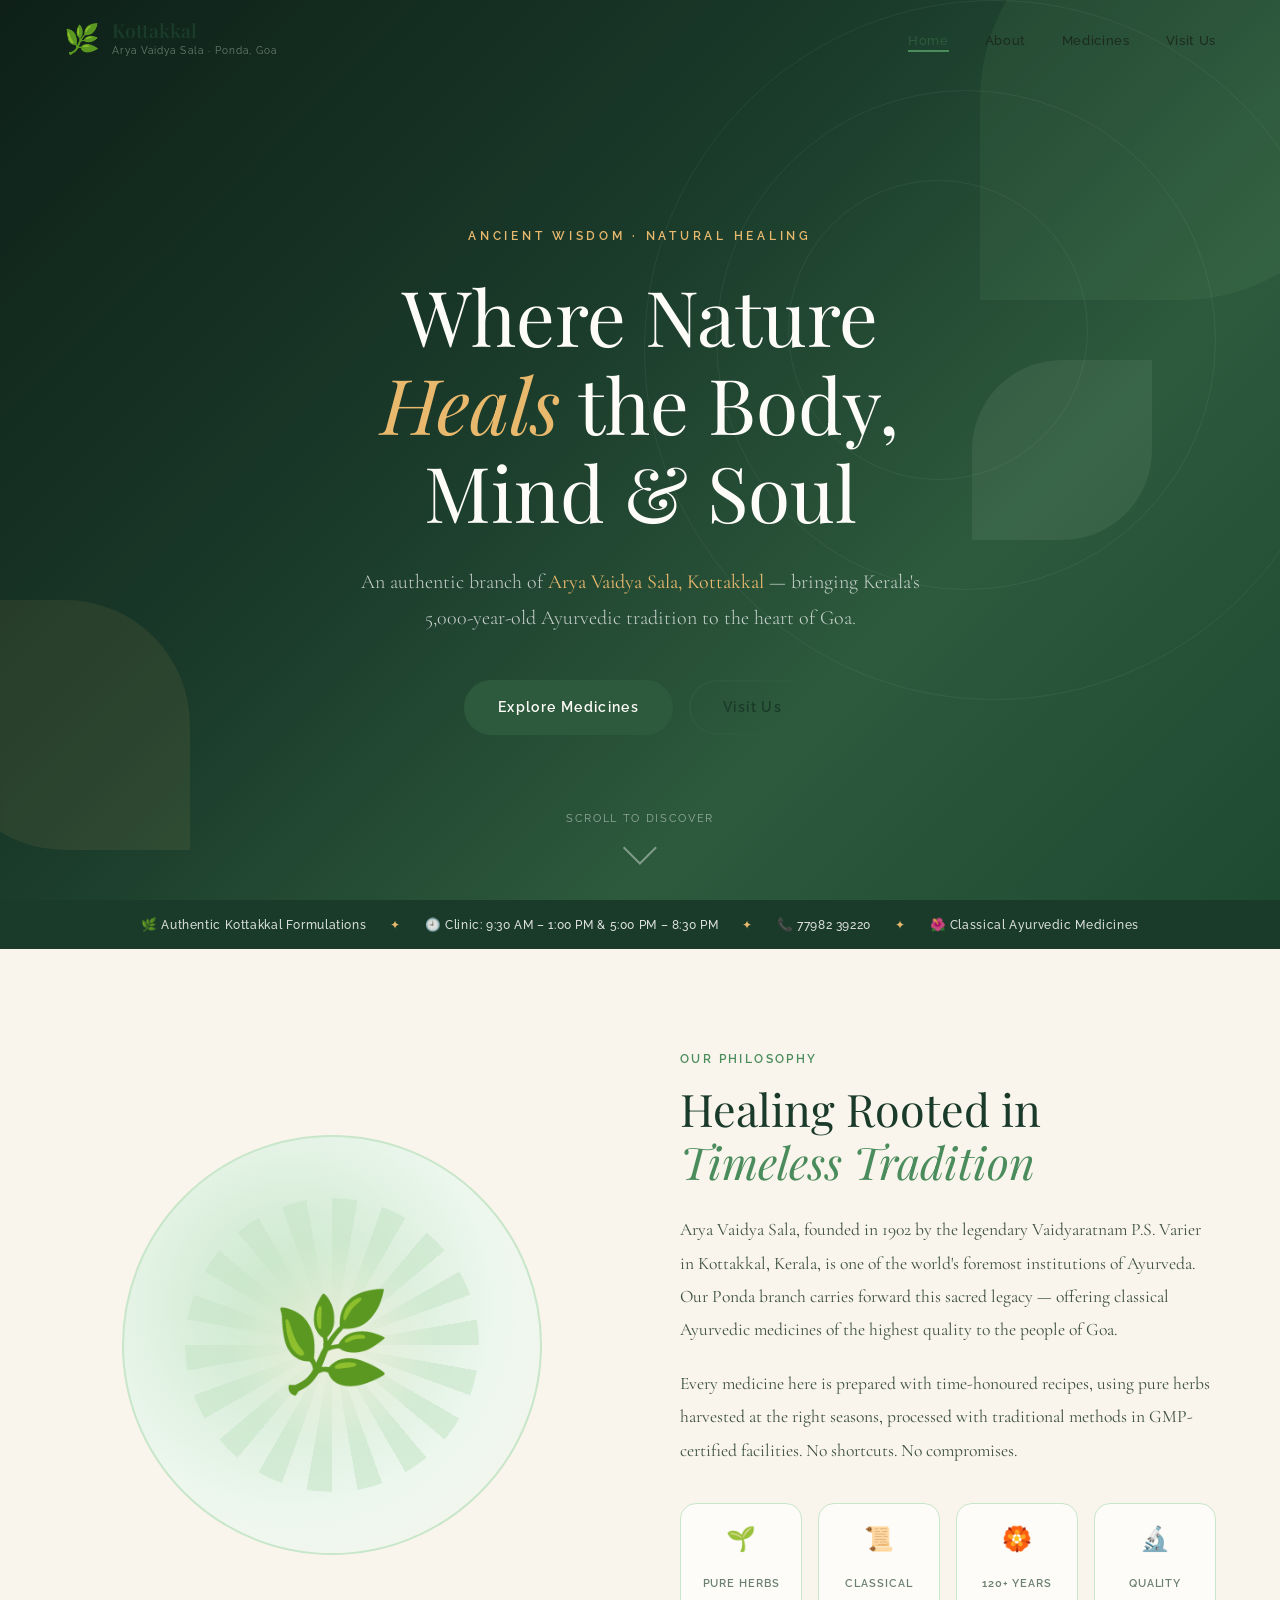
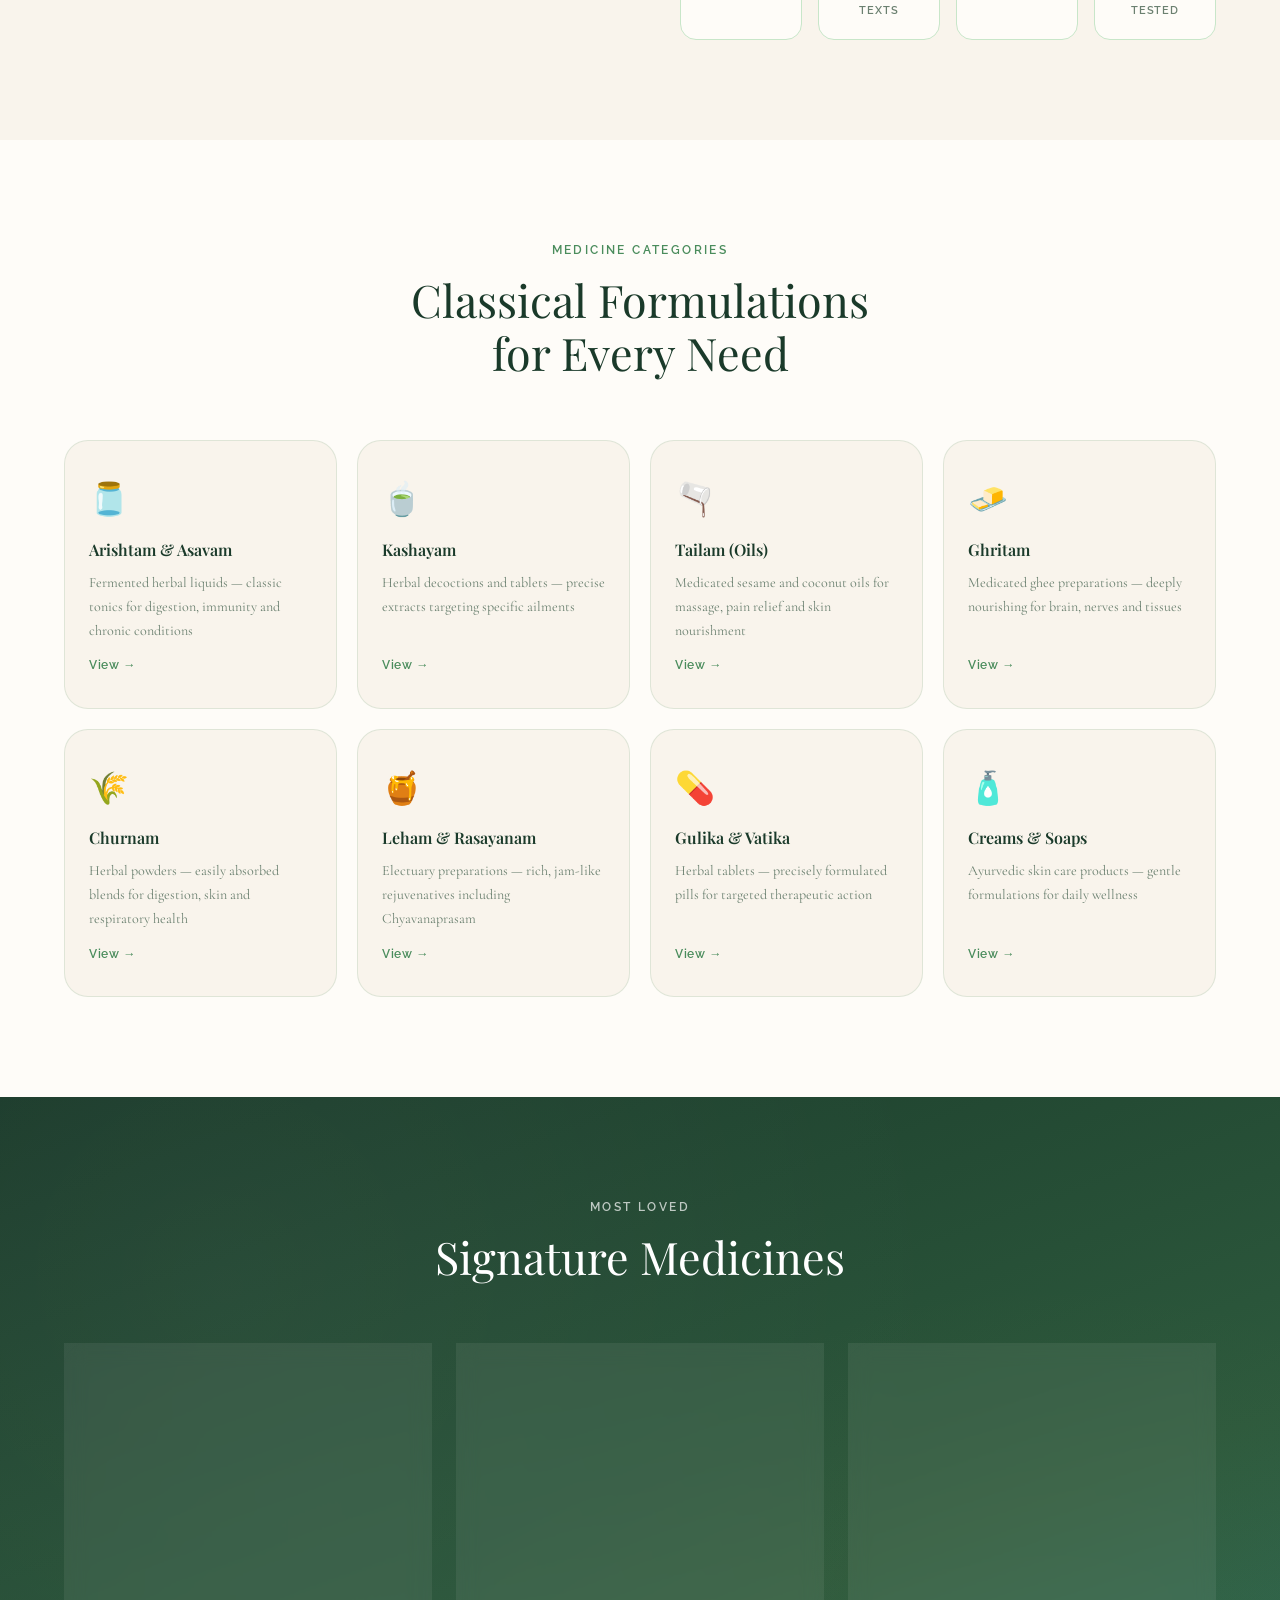
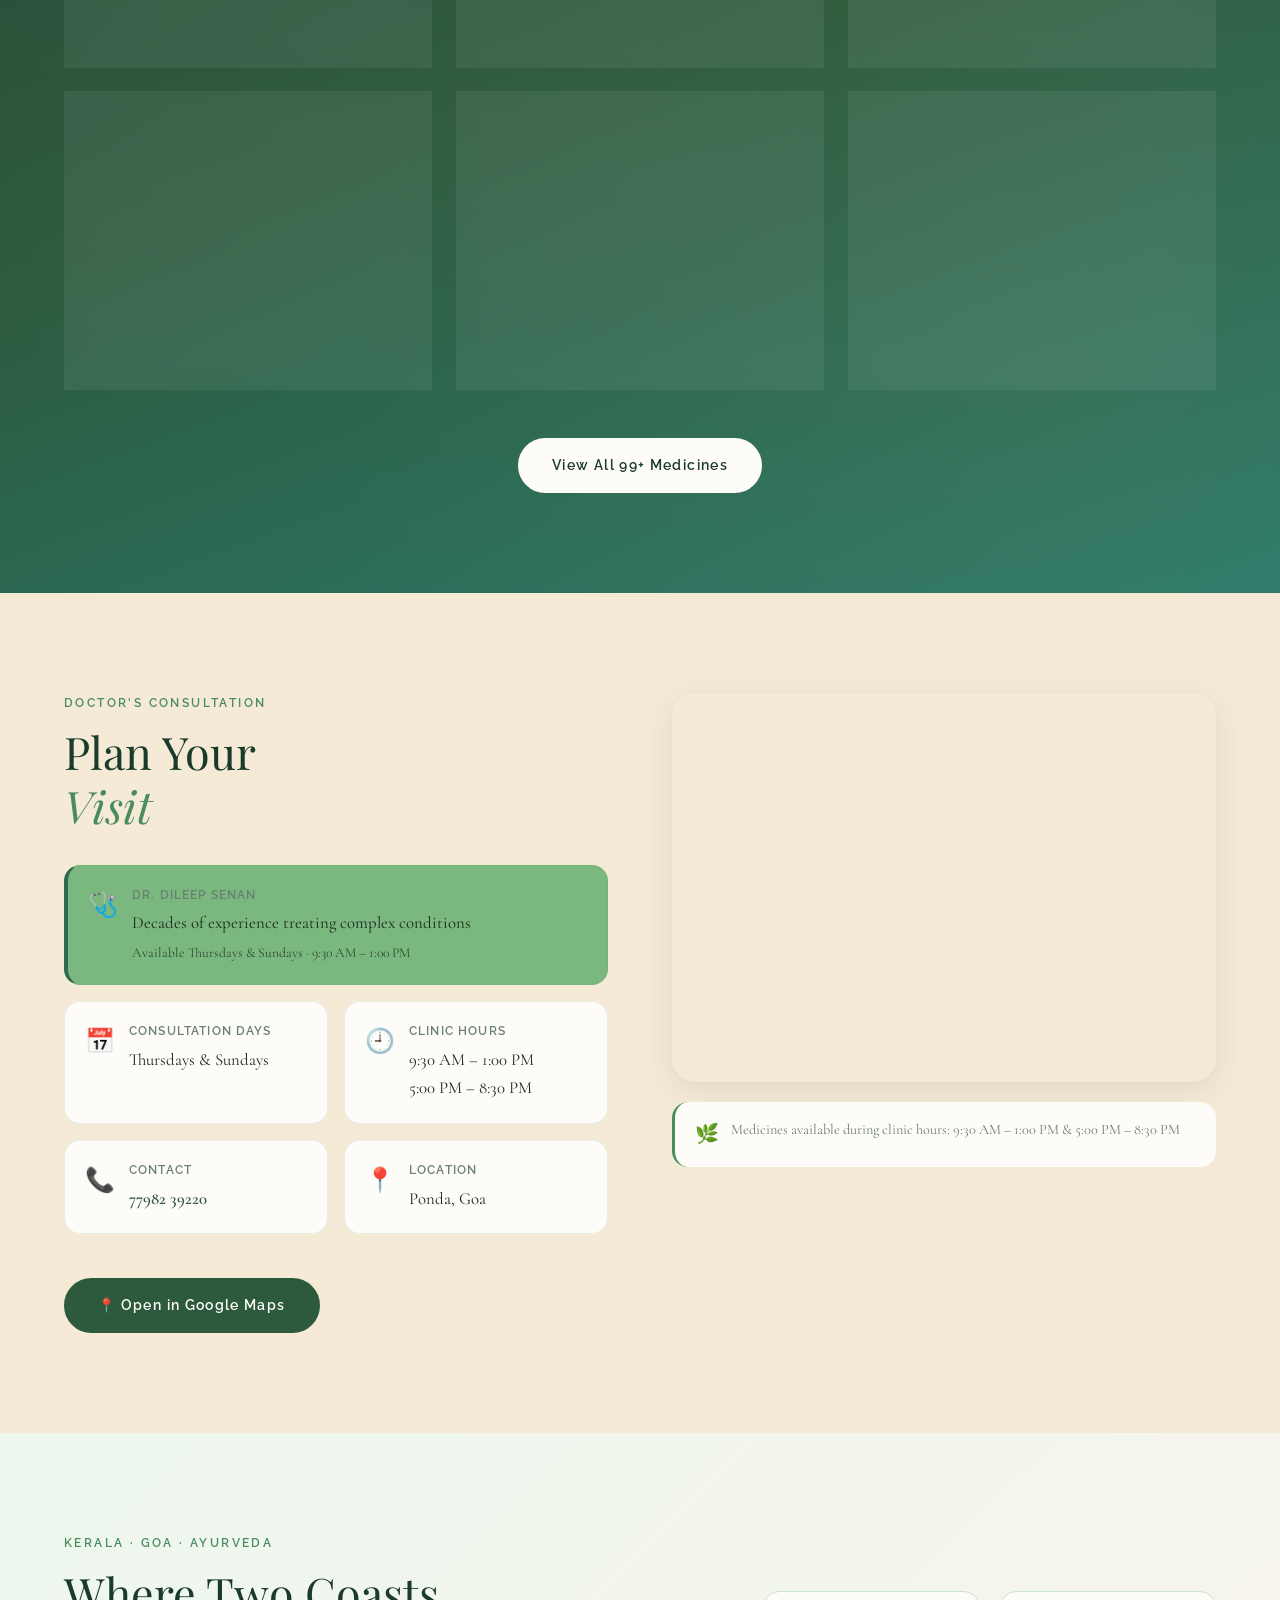
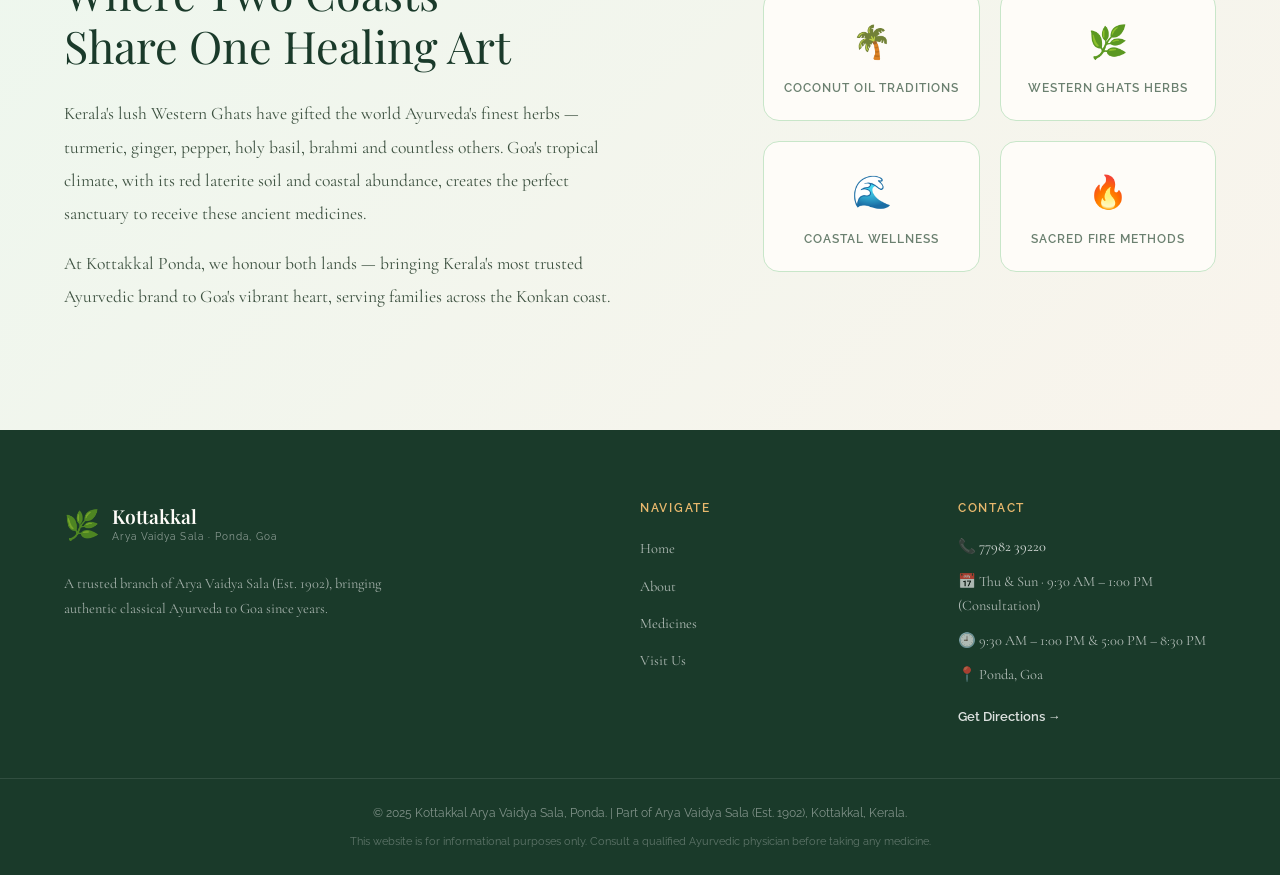
==== index.html @ ba640cdd "Initial commit — Kottakkal website with Google Analytics" ====
<!DOCTYPE html>
<html lang="en">
<head>
  <!-- Google tag (gtag.js) -->
  <script async src="https://www.googletagmanager.com/gtag/js?id=G-P31YFBQ4NJ"></script>
  <script>
    window.dataLayer = window.dataLayer || [];
    function gtag(){dataLayer.push(arguments);}
    gtag('js', new Date());

    gtag('config', 'G-P31YFBQ4NJ');
  </script>
  <meta charset="UTF-8" />
  <meta name="viewport" content="width=device-width, initial-scale=1.0" />
  <title>Kottakkal Arya Vaidya Sala – Ponda, Goa</title>
  <link rel="stylesheet" href="style.css" />
  <link href="https://fonts.googleapis.com/css2?family=Playfair+Display:ital,wght@0,400;0,600;1,400&family=Cormorant+Garamond:ital,wght@0,300;0,400;1,300&family=Raleway:wght@300;400;500;600&display=swap" rel="stylesheet" />
  <!-- Security -->
  <meta http-equiv="X-Content-Type-Options" content="nosniff" />
  <meta name="referrer" content="strict-origin-when-cross-origin" />
  <!-- Google Analytics 4 — Replace G-XXXXXXXXXX with your Measurement ID from analytics.google.com -->
  <script async src="https://www.googletagmanager.com/gtag/js?id=G-XXXXXXXXXX"></script>
  <script>
    window.dataLayer = window.dataLayer || [];
    function gtag(){dataLayer.push(arguments);}
    gtag('js', new Date());
    gtag('config', 'G-XXXXXXXXXX');
  </script>
</head>
<body>

<!-- NAV -->
<nav class="navbar" id="navbar">
  <div class="nav-inner">
    <a href="index.html" class="logo">
      <div class="logo-leaf">🌿</div>
      <div>
        <span class="logo-title">Kottakkal</span>
        <span class="logo-sub">Arya Vaidya Sala · Ponda, Goa</span>
      </div>
    </a>
    <ul class="nav-links">
      <li><a href="index.html" class="active">Home</a></li>
      <li><a href="about.html">About</a></li>
      <li><a href="medicines.html">Medicines</a></li>
      <li><a href="index.html#visit">Visit Us</a></li>
    </ul>
    <button class="hamburger" id="hamburger" aria-label="Toggle menu">
      <span></span><span></span><span></span>
    </button>
  </div>
</nav>

<!-- HERO -->
<section class="hero">
  <div class="hero-bg">
    <div class="hero-leaf hero-leaf1"></div>
    <div class="hero-leaf hero-leaf2"></div>
    <div class="hero-leaf hero-leaf3"></div>
    <div class="ripple-circle r1"></div>
    <div class="ripple-circle r2"></div>
    <div class="ripple-circle r3"></div>
  </div>
  <div class="hero-content">
    <p class="hero-tagline reveal">Ancient Wisdom · Natural Healing</p>
    <h1 class="hero-title reveal">
      Where Nature<br><em>Heals</em> the Body,<br>Mind &amp; Soul
    </h1>
    <p class="hero-sub reveal">
      An authentic branch of <strong>Arya Vaidya Sala, Kottakkal</strong> — bringing Kerala's<br>
      5,000-year-old Ayurvedic tradition to the heart of Goa.
    </p>
    <div class="hero-cta reveal">
      <a href="medicines.html" class="btn btn-primary">Explore Medicines</a>
      <a href="#visit" class="btn btn-outline">Visit Us</a>
    </div>
  </div>
  <div class="hero-scroll-hint">
    <span>Scroll to discover</span>
    <div class="scroll-arrow"></div>
  </div>
</section>

<!-- BANNER STRIP -->
<div class="banner-strip">
  <div class="strip-content">
    <span>🌿 Authentic Kottakkal Formulations</span>
    <span class="sep">✦</span>
    <span>🕘 Clinic: 9:30 AM – 1:00 PM &amp; 5:00 PM – 8:30 PM</span>
    <span class="sep">✦</span>
    <span>📞 77982 39220</span>
    <span class="sep">✦</span>
    <span>🌺 Classical Ayurvedic Medicines</span>
  </div>
</div>

<!-- PHILOSOPHY -->
<section class="philosophy" id="about">
  <div class="container">
    <div class="phi-grid">
      <div class="phi-image">
        <div class="phi-img-wrap">
          <div class="phi-img-bg"></div>
          <div class="phi-mandala"></div>
        </div>
      </div>
      <div class="phi-text reveal-section">
        <span class="section-label">Our Philosophy</span>
        <h2>Healing Rooted in<br><em>Timeless Tradition</em></h2>
        <p>
          Arya Vaidya Sala, founded in 1902 by the legendary Vaidyaratnam P.S. Varier in Kottakkal, Kerala, is one of the world's foremost institutions of Ayurveda. Our Ponda branch carries forward this sacred legacy — offering classical Ayurvedic medicines of the highest quality to the people of Goa.
        </p>
        <p>
          Every medicine here is prepared with time-honoured recipes, using pure herbs harvested at the right seasons, processed with traditional methods in GMP-certified facilities. No shortcuts. No compromises.
        </p>
        <div class="phi-pillars">
          <div class="pillar">
            <div class="pillar-icon">🌱</div>
            <span>Pure Herbs</span>
          </div>
          <div class="pillar">
            <div class="pillar-icon">📜</div>
            <span>Classical Texts</span>
          </div>
          <div class="pillar">
            <div class="pillar-icon">🏵️</div>
            <span>120+ Years</span>
          </div>
          <div class="pillar">
            <div class="pillar-icon">🔬</div>
            <span>Quality Tested</span>
          </div>
        </div>
      </div>
    </div>
  </div>
</section>

<!-- CATEGORIES -->
<section class="categories">
  <div class="container">
    <div class="section-header reveal-section">
      <span class="section-label">Medicine Categories</span>
      <h2>Classical Formulations<br>for Every Need</h2>
    </div>
    <div class="cat-grid">
      <a href="medicines.html?cat=arishtam" class="cat-card reveal-card">
        <div class="cat-icon">🫙</div>
        <h3>Arishtam &amp; Asavam</h3>
        <p>Fermented herbal liquids — classic tonics for digestion, immunity and chronic conditions</p>
        <span class="cat-link">View →</span>
      </a>
      <a href="medicines.html?cat=kashayam" class="cat-card reveal-card">
        <div class="cat-icon">🍵</div>
        <h3>Kashayam</h3>
        <p>Herbal decoctions and tablets — precise extracts targeting specific ailments</p>
        <span class="cat-link">View →</span>
      </a>
      <a href="medicines.html?cat=tailam" class="cat-card reveal-card">
        <div class="cat-icon">🫗</div>
        <h3>Tailam (Oils)</h3>
        <p>Medicated sesame and coconut oils for massage, pain relief and skin nourishment</p>
        <span class="cat-link">View →</span>
      </a>
      <a href="medicines.html?cat=ghritam" class="cat-card reveal-card">
        <div class="cat-icon">🧈</div>
        <h3>Ghritam</h3>
        <p>Medicated ghee preparations — deeply nourishing for brain, nerves and tissues</p>
        <span class="cat-link">View →</span>
      </a>
      <a href="medicines.html?cat=churnam" class="cat-card reveal-card">
        <div class="cat-icon">🌾</div>
        <h3>Churnam</h3>
        <p>Herbal powders — easily absorbed blends for digestion, skin and respiratory health</p>
        <span class="cat-link">View →</span>
      </a>
      <a href="medicines.html?cat=leham" class="cat-card reveal-card">
        <div class="cat-icon">🍯</div>
        <h3>Leham &amp; Rasayanam</h3>
        <p>Electuary preparations — rich, jam-like rejuvenatives including Chyavanaprasam</p>
        <span class="cat-link">View →</span>
      </a>
      <a href="medicines.html?cat=gulika" class="cat-card reveal-card">
        <div class="cat-icon">💊</div>
        <h3>Gulika &amp; Vatika</h3>
        <p>Herbal tablets — precisely formulated pills for targeted therapeutic action</p>
        <span class="cat-link">View →</span>
      </a>
      <a href="medicines.html?cat=cream" class="cat-card reveal-card">
        <div class="cat-icon">🧴</div>
        <h3>Creams &amp; Soaps</h3>
        <p>Ayurvedic skin care products — gentle formulations for daily wellness</p>
        <span class="cat-link">View →</span>
      </a>
    </div>
  </div>
</section>

<!-- FEATURED MEDICINES -->
<section class="featured">
  <div class="featured-bg">
    <div class="wave-top"></div>
    <div class="wave-bottom"></div>
  </div>
  <div class="container">
    <div class="section-header reveal-section" style="color:white;">
      <span class="section-label" style="color:rgba(255,255,255,0.7);">Most Loved</span>
      <h2 style="color:white;">Signature Medicines</h2>
    </div>
    <div class="featured-grid">
      <div class="feat-card reveal-card">
        <div class="feat-num">01</div>
        <h3>Dhanwantharam Tailam</h3>
        <p>The king of Vata-balancing oils — used for joint pain, arthritis, spondylosis and neurological conditions. Deeply penetrating sesame base with 70+ healing herbs.</p>
        <div class="feat-tag">Joint &amp; Nerve Health</div>
      </div>
      <div class="feat-card reveal-card">
        <div class="feat-num">02</div>
        <h3>Chyavanaprasam</h3>
        <p>The timeless Rasayana — India's most celebrated rejuvenative jam, rich in Amla, boosting immunity, improving respiratory health and slowing ageing.</p>
        <div class="feat-tag">Immunity &amp; Vitality</div>
      </div>
      <div class="feat-card reveal-card">
        <div class="feat-num">03</div>
        <h3>Abhayarishtam</h3>
        <p>Fermented herbal tonic with Haritaki and Amla for piles, constipation and sluggish digestion. Gentle yet deeply effective for the gut.</p>
        <div class="feat-tag">Digestive Health</div>
      </div>
      <div class="feat-card reveal-card">
        <div class="feat-num">04</div>
        <h3>Brahmi Ghritam</h3>
        <p>A ghee-based brain tonic with Brahmi and classical herbs — supports memory, cognition, anxiety relief and neurological balance.</p>
        <div class="feat-tag">Mind &amp; Memory</div>
      </div>
      <div class="feat-card reveal-card">
        <div class="feat-num">05</div>
        <h3>Murivenna</h3>
        <p>The wound-healing oil — legendary for treating fractures, sprains, bruises and skin injuries. Rapid healing with anti-inflammatory action.</p>
        <div class="feat-tag">Injury &amp; Wound Care</div>
      </div>
      <div class="feat-card reveal-card">
        <div class="feat-num">06</div>
        <h3>Yogaraja Gulgulu</h3>
        <p>The joint-care classic — Guggulu-based tablet that balances Vata and Kapha, relieves arthritis, rheumatism and musculoskeletal pain.</p>
        <div class="feat-tag">Arthritis &amp; Pain</div>
      </div>
    </div>
    <div class="featured-cta reveal-section">
      <a href="medicines.html" class="btn btn-light">View All 99+ Medicines</a>
    </div>
  </div>
</section>

<!-- DOCTOR / VISIT -->
<section class="visit" id="visit">
  <div class="container">
    <div class="visit-grid">
      <div class="visit-info reveal-section">
        <span class="section-label">Doctor's Consultation</span>
        <h2>Plan Your<br><em>Visit</em></h2>
        <div class="v-card" style="margin-bottom:1rem;background:var(--green-light,#f0f7f0);border-left:4px solid var(--green,#2d6a4f);">
          <div class="v-icon">🩺</div>
          <div>
            <strong>Dr. Dileep Senan</strong>
            <p style="margin:0.2rem 0 0;">Decades of experience treating complex conditions</p>
            <p style="margin:0.2rem 0 0;font-size:0.85em;opacity:0.8;">Available Thursdays &amp; Sundays · 9:30 AM – 1:00 PM</p>
          </div>
        </div>
        <div class="visit-cards">
          <div class="v-card">
            <div class="v-icon">📅</div>
            <div>
              <strong>Consultation Days</strong>
              <p>Thursdays &amp; Sundays</p>
            </div>
          </div>
          <div class="v-card">
            <div class="v-icon">🕘</div>
            <div>
              <strong>Clinic Hours</strong>
              <p>9:30 AM – 1:00 PM<br>5:00 PM – 8:30 PM</p>
            </div>
          </div>
          <div class="v-card">
            <div class="v-icon">📞</div>
            <div>
              <strong>Contact</strong>
              <p><a href="tel:+917798239220">77982 39220</a></p>
            </div>
          </div>
          <div class="v-card">
            <div class="v-icon">📍</div>
            <div>
              <strong>Location</strong>
              <p>Ponda, Goa</p>
            </div>
          </div>
        </div>
        <a href="https://share.google/JY4c1qZV1Y5HdzWoJ" target="_blank" rel="noopener noreferrer" class="btn btn-primary map-btn">
          📍 Open in Google Maps
        </a>
      </div>
      <div class="visit-map reveal-section">
        <div class="map-embed">
          <iframe
            src="https://www.google.com/maps/embed?pb=!1m18!1m12!1m3!1d3844.7!2d74.007!3d15.4028!2m3!1f0!2f0!3f0!3m2!1i1024!2i768!4f13.1!3m3!1m2!1s0x0%3A0x0!2zMTXCsDI0JzA5LjkiTiA3NMKwMDAnMjguMCJF!5e0!3m2!1sen!2sin!4v1!5m2!1sen!2sin"
            width="100%"
            height="380"
            style="border:0;border-radius:16px;"
            allowfullscreen=""
            loading="lazy"
            referrerpolicy="no-referrer-when-downgrade"
            title="Kottakkal Arya Vaidya Sala Ponda Goa"
          ></iframe>
        </div>
        <div class="map-note">
          <span>🌿</span>
          <p>Medicines available during clinic hours: 9:30 AM – 1:00 PM &amp; 5:00 PM – 8:30 PM</p>
        </div>
      </div>
    </div>
  </div>
</section>

<!-- GOA + KERALA FLAVOUR -->
<section class="heritage">
  <div class="container">
    <div class="heritage-content reveal-section">
      <div class="heritage-text">
        <span class="section-label">Kerala · Goa · Ayurveda</span>
        <h2>Where Two Coasts<br>Share One Healing Art</h2>
        <p>
          Kerala's lush Western Ghats have gifted the world Ayurveda's finest herbs — turmeric, ginger, pepper, holy basil, brahmi and countless others. Goa's tropical climate, with its red laterite soil and coastal abundance, creates the perfect sanctuary to receive these ancient medicines.
        </p>
        <p>
          At Kottakkal Ponda, we honour both lands — bringing Kerala's most trusted Ayurvedic brand to Goa's vibrant heart, serving families across the Konkan coast.
        </p>
      </div>
      <div class="heritage-icons">
        <div class="h-icon"><span>🌴</span><p>Coconut Oil Traditions</p></div>
        <div class="h-icon"><span>🌿</span><p>Western Ghats Herbs</p></div>
        <div class="h-icon"><span>🌊</span><p>Coastal Wellness</p></div>
        <div class="h-icon"><span>🔥</span><p>Sacred Fire Methods</p></div>
      </div>
    </div>
  </div>
</section>

<!-- FOOTER -->
<footer class="footer">
  <div class="footer-top">
    <div class="container">
      <div class="footer-grid">
        <div class="f-brand">
          <div class="logo">
            <div class="logo-leaf">🌿</div>
            <div>
              <span class="logo-title">Kottakkal</span>
              <span class="logo-sub">Arya Vaidya Sala · Ponda, Goa</span>
            </div>
          </div>
          <p>A trusted branch of Arya Vaidya Sala (Est. 1902), bringing authentic classical Ayurveda to Goa since years.</p>
        </div>
        <div class="f-links">
          <h4>Navigate</h4>
          <ul>
            <li><a href="index.html">Home</a></li>
            <li><a href="about.html">About</a></li>
            <li><a href="medicines.html">Medicines</a></li>
            <li><a href="index.html#visit">Visit Us</a></li>
          </ul>
        </div>
        <div class="f-contact">
          <h4>Contact</h4>
          <p>📞 <a href="tel:+917798239220">77982 39220</a></p>
          <p>📅 Thu &amp; Sun · 9:30 AM – 1:00 PM (Consultation)</p>
          <p>🕘 9:30 AM – 1:00 PM &amp; 5:00 PM – 8:30 PM</p>
          <p>📍 Ponda, Goa</p>
          <a href="https://share.google/JY4c1qZV1Y5HdzWoJ" target="_blank" rel="noopener noreferrer" class="map-link">Get Directions →</a>
        </div>
      </div>
    </div>
  </div>
  <div class="footer-bottom">
    <p>© 2025 Kottakkal Arya Vaidya Sala, Ponda. | Part of Arya Vaidya Sala (Est. 1902), Kottakkal, Kerala.</p>
    <p class="disclaimer">This website is for informational purposes only. Consult a qualified Ayurvedic physician before taking any medicine.</p>
  </div>
</footer>

<script src="script.js"></script>
</body>
</html>
---- style.css ----
/* ============================================================
   KOTTAKKAL ARYA VAIDYA SALA – PONDA, GOA
   Natural · Organic · Ayurvedic Design System
   ============================================================ */

/* ─── CSS VARIABLES ─── */
:root {
  --green-deep:    #1a3a2a;
  --green-forest:  #2d5a3d;
  --green-mid:     #4a8c5c;
  --green-light:   #7ab87f;
  --green-pale:    #c8e6c9;
  --green-mist:    #edf7ee;

  --gold:          #c8963c;
  --gold-light:    #e8b86d;
  --gold-pale:     #fdf3e3;

  --earth:         #8b5e3c;
  --earth-light:   #d4956a;

  --goa-terracotta:#c96b3b;
  --goa-teal:      #2a7c6f;
  --goa-sand:      #f5ead6;
  --kerala-red:    #b5341e;
  --kerala-ochre:  #d4893a;

  --white:         #fefcf8;
  --cream:         #f9f4ec;
  --text-dark:     #1c2b1e;
  --text-mid:      #3d5140;
  --text-soft:     #6b8070;

  --shadow-soft:   0 8px 32px rgba(26,58,42,0.10);
  --shadow-card:   0 4px 24px rgba(26,58,42,0.12);
  --shadow-hover:  0 12px 40px rgba(26,58,42,0.20);

  --radius-sm:     8px;
  --radius-md:     16px;
  --radius-lg:     24px;
  --radius-xl:     40px;

  --font-display:  'Playfair Display', Georgia, serif;
  --font-body:     'Cormorant Garamond', Georgia, serif;
  --font-ui:       'Raleway', sans-serif;

  --transition:    all 0.4s cubic-bezier(0.25, 0.46, 0.45, 0.94);
}

/* ─── RESET & BASE ─── */
*, *::before, *::after { box-sizing: border-box; margin: 0; padding: 0; }

html {
  scroll-behavior: smooth;
  font-size: 16px;
}

body {
  font-family: var(--font-body);
  background: var(--white);
  color: var(--text-dark);
  overflow-x: hidden;
  line-height: 1.7;
}

a { text-decoration: none; color: inherit; }
ul { list-style: none; }
img { max-width: 100%; display: block; }

.container {
  max-width: 1200px;
  margin: 0 auto;
  padding: 0 24px;
}

/* ─── SCROLL ANIMATIONS ─── */
.reveal { opacity: 0; transform: translateY(30px); animation: revealUp 0.8s ease forwards; }
.reveal:nth-child(1) { animation-delay: 0.1s; }
.reveal:nth-child(2) { animation-delay: 0.3s; }
.reveal:nth-child(3) { animation-delay: 0.5s; }
.reveal:nth-child(4) { animation-delay: 0.7s; }

.reveal-section { opacity: 0; transform: translateY(40px); transition: opacity 0.7s ease, transform 0.7s ease; }
.reveal-section.visible { opacity: 1; transform: translateY(0); }

.reveal-card { opacity: 0; transform: translateY(30px); transition: opacity 0.6s ease, transform 0.6s ease; }
.reveal-card.visible { opacity: 1; transform: translateY(0); }

@keyframes revealUp {
  to { opacity: 1; transform: translateY(0); }
}

/* ─── TYPOGRAPHY ─── */
h1, h2, h3, h4 { font-family: var(--font-display); line-height: 1.2; }
h1 { font-size: clamp(2.4rem, 5vw, 4rem); font-weight: 400; }
h2 { font-size: clamp(1.8rem, 3.5vw, 2.8rem); font-weight: 400; }
h3 { font-size: clamp(1.2rem, 2vw, 1.5rem); font-weight: 600; }
em { font-style: italic; color: var(--green-mid); }

.section-label {
  font-family: var(--font-ui);
  font-size: 0.75rem;
  font-weight: 600;
  letter-spacing: 0.2em;
  text-transform: uppercase;
  color: var(--green-mid);
  display: block;
  margin-bottom: 12px;
}

/* ─── BUTTONS ─── */
.btn {
  font-family: var(--font-ui);
  font-size: 0.85rem;
  font-weight: 600;
  letter-spacing: 0.1em;
  padding: 14px 32px;
  border-radius: 50px;
  display: inline-flex;
  align-items: center;
  gap: 8px;
  cursor: pointer;
  transition: var(--transition);
  border: 2px solid transparent;
}

.btn-primary {
  background: var(--green-forest);
  color: var(--white);
  border-color: var(--green-forest);
}
.btn-primary:hover {
  background: var(--green-deep);
  border-color: var(--green-deep);
  transform: translateY(-2px);
  box-shadow: var(--shadow-hover);
}

.btn-outline {
  background: transparent;
  color: var(--green-deep);
  border-color: var(--green-forest);
}
.btn-outline:hover {
  background: var(--green-forest);
  color: var(--white);
  transform: translateY(-2px);
}

.btn-light {
  background: var(--white);
  color: var(--green-deep);
  border-color: var(--white);
}
.btn-light:hover {
  background: var(--gold-pale);
  transform: translateY(-2px);
  box-shadow: var(--shadow-hover);
}

.btn-gold {
  background: var(--gold);
  color: var(--white);
  border-color: var(--gold);
}
.btn-gold:hover {
  background: #b5843a;
  transform: translateY(-2px);
}

/* ─── NAVBAR ─── */
.navbar {
  position: fixed;
  top: 0;
  left: 0;
  right: 0;
  z-index: 1000;
  padding: 16px 0;
  transition: var(--transition);
}

.navbar.scrolled {
  background: rgba(253, 252, 248, 0.97);
  backdrop-filter: blur(12px);
  padding: 10px 0;
  box-shadow: 0 2px 20px rgba(26,58,42,0.10);
}

.nav-inner {
  max-width: 1200px;
  margin: 0 auto;
  padding: 0 24px;
  display: flex;
  align-items: center;
  justify-content: space-between;
}

.logo {
  display: flex;
  align-items: center;
  gap: 12px;
  cursor: pointer;
}

.logo-leaf {
  font-size: 1.8rem;
  animation: leafSway 4s ease-in-out infinite;
}

@keyframes leafSway {
  0%, 100% { transform: rotate(-5deg); }
  50% { transform: rotate(5deg); }
}

.logo-title {
  display: block;
  font-family: var(--font-display);
  font-size: 1.2rem;
  font-weight: 600;
  color: var(--green-deep);
  line-height: 1;
}

.logo-sub {
  display: block;
  font-family: var(--font-ui);
  font-size: 0.65rem;
  font-weight: 400;
  letter-spacing: 0.1em;
  color: var(--text-soft);
  margin-top: 2px;
}

.nav-links {
  display: flex;
  align-items: center;
  gap: 36px;
}

.nav-links a {
  font-family: var(--font-ui);
  font-size: 0.82rem;
  font-weight: 500;
  letter-spacing: 0.05em;
  color: var(--text-dark);
  position: relative;
  transition: color 0.3s;
}

.nav-links a::after {
  content: '';
  position: absolute;
  bottom: -4px;
  left: 0;
  width: 0;
  height: 2px;
  background: var(--green-mid);
  transition: width 0.3s;
}

.nav-links a:hover, .nav-links a.active {
  color: var(--green-forest);
}
.nav-links a:hover::after, .nav-links a.active::after { width: 100%; }

.hamburger {
  display: none;
  flex-direction: column;
  gap: 5px;
  background: none;
  border: none;
  cursor: pointer;
  padding: 4px;
}
.hamburger span {
  display: block;
  width: 24px;
  height: 2px;
  background: var(--green-deep);
  transition: var(--transition);
}

/* ─── HERO ─── */
.hero {
  min-height: 100vh;
  display: flex;
  align-items: center;
  justify-content: center;
  position: relative;
  overflow: hidden;
  background: linear-gradient(135deg, #0e2018 0%, #1a3a2a 40%, #2d5a3d 70%, #1e4a32 100%);
}

.hero-bg {
  position: absolute;
  inset: 0;
  overflow: hidden;
}

.hero-leaf {
  position: absolute;
  border-radius: 50% 0 50% 0;
  opacity: 0.08;
  animation: floatLeaf 8s ease-in-out infinite;
}

.hero-leaf1 {
  width: 400px; height: 400px;
  background: var(--green-light);
  top: -100px; right: -100px;
  animation-delay: 0s;
}
.hero-leaf2 {
  width: 250px; height: 250px;
  background: var(--gold-light);
  bottom: 50px; left: -60px;
  animation-delay: 2s;
  border-radius: 0 50% 0 50%;
}
.hero-leaf3 {
  width: 180px; height: 180px;
  background: var(--green-pale);
  top: 40%; right: 10%;
  animation-delay: 4s;
}

@keyframes floatLeaf {
  0%, 100% { transform: translateY(0) rotate(0deg); }
  50% { transform: translateY(-20px) rotate(5deg); }
}

.ripple-circle {
  position: absolute;
  border-radius: 50%;
  border: 1px solid rgba(255,255,255,0.06);
  animation: ripple 8s linear infinite;
}
.r1 { width: 300px; height: 300px; top: 20%; right: 15%; animation-delay: 0s; }
.r2 { width: 500px; height: 500px; top: 10%; right: 5%; animation-delay: 2s; }
.r3 { width: 700px; height: 700px; top: 0%; right: -5%; animation-delay: 4s; }

@keyframes ripple {
  0% { opacity: 0; transform: scale(0.8); }
  50% { opacity: 1; }
  100% { opacity: 0; transform: scale(1.2); }
}

.hero-content {
  position: relative;
  z-index: 2;
  text-align: center;
  padding: 120px 24px 60px;
  max-width: 800px;
}

.hero-tagline {
  font-family: var(--font-ui);
  font-size: 0.78rem;
  font-weight: 600;
  letter-spacing: 0.3em;
  text-transform: uppercase;
  color: var(--gold-light);
  margin-bottom: 24px;
}

.hero-title {
  color: var(--white);
  font-size: clamp(2.8rem, 6vw, 5rem);
  font-weight: 400;
  line-height: 1.15;
  margin-bottom: 28px;
}

.hero-title em {
  color: var(--gold-light);
  font-style: italic;
}

.hero-sub {
  font-size: clamp(1rem, 1.8vw, 1.25rem);
  color: rgba(255,255,255,0.75);
  margin-bottom: 44px;
  line-height: 1.8;
  font-weight: 300;
}

.hero-sub strong {
  color: var(--gold-light);
  font-weight: 400;
}

.hero-cta {
  display: flex;
  gap: 16px;
  justify-content: center;
  flex-wrap: wrap;
}

.hero-scroll-hint {
  position: absolute;
  bottom: 40px;
  left: 50%;
  transform: translateX(-50%);
  display: flex;
  flex-direction: column;
  align-items: center;
  gap: 8px;
  color: rgba(255,255,255,0.5);
  font-family: var(--font-ui);
  font-size: 0.7rem;
  letter-spacing: 0.15em;
  text-transform: uppercase;
  animation: fadeInUp 1s ease 1.5s both;
}

.scroll-arrow {
  width: 24px;
  height: 24px;
  border-right: 2px solid rgba(255,255,255,0.4);
  border-bottom: 2px solid rgba(255,255,255,0.4);
  transform: rotate(45deg);
  animation: bounce 2s ease-in-out infinite;
}

@keyframes bounce {
  0%, 100% { transform: rotate(45deg) translateY(0); }
  50% { transform: rotate(45deg) translateY(6px); }
}

@keyframes fadeInUp {
  from { opacity: 0; transform: translateX(-50%) translateY(20px); }
  to { opacity: 1; transform: translateX(-50%) translateY(0); }
}

/* ─── BANNER STRIP ─── */
.banner-strip {
  background: var(--green-deep);
  padding: 14px 0;
  overflow: hidden;
}

.strip-content {
  display: flex;
  align-items: center;
  gap: 24px;
  font-family: var(--font-ui);
  font-size: 0.78rem;
  font-weight: 500;
  color: rgba(255,255,255,0.85);
  letter-spacing: 0.05em;
  justify-content: center;
  flex-wrap: wrap;
  padding: 0 24px;
}

.sep { color: var(--gold-light); }

/* ─── PHILOSOPHY ─── */
.philosophy {
  padding: 100px 0;
  background: var(--cream);
}

.phi-grid {
  display: grid;
  grid-template-columns: 1fr 1fr;
  gap: 80px;
  align-items: center;
}

.phi-img-wrap {
  position: relative;
  width: 100%;
  aspect-ratio: 1;
  max-width: 420px;
  margin: 0 auto;
}

.phi-img-bg {
  position: absolute;
  inset: 0;
  border-radius: 50%;
  background: radial-gradient(circle at 40% 40%, var(--green-pale) 0%, var(--green-mist) 60%, transparent 100%);
  border: 2px solid var(--green-pale);
}

.phi-mandala {
  position: absolute;
  inset: 15%;
  border-radius: 50%;
  background:
    radial-gradient(circle at center, var(--gold-pale) 0%, transparent 50%),
    repeating-conic-gradient(from 0deg, var(--green-pale) 0deg 10deg, transparent 10deg 20deg);
  opacity: 0.6;
  animation: rotateMandala 30s linear infinite;
}

@keyframes rotateMandala {
  to { transform: rotate(360deg); }
}

.phi-img-wrap::before {
  content: '🌿';
  position: absolute;
  top: 50%;
  left: 50%;
  transform: translate(-50%, -50%);
  font-size: 6rem;
  z-index: 2;
}

.phi-text h2 {
  margin-bottom: 24px;
  color: var(--green-deep);
}

.phi-text p {
  color: var(--text-mid);
  margin-bottom: 20px;
  font-size: 1.1rem;
  line-height: 1.9;
}

.phi-pillars {
  display: grid;
  grid-template-columns: repeat(4, 1fr);
  gap: 16px;
  margin-top: 36px;
}

.pillar {
  text-align: center;
  padding: 16px 8px;
  background: var(--white);
  border-radius: var(--radius-md);
  border: 1px solid var(--green-pale);
  transition: var(--transition);
}

.pillar:hover {
  transform: translateY(-4px);
  box-shadow: var(--shadow-card);
  border-color: var(--green-light);
}

.pillar-icon { font-size: 1.5rem; margin-bottom: 8px; }
.pillar span {
  font-family: var(--font-ui);
  font-size: 0.7rem;
  font-weight: 600;
  letter-spacing: 0.08em;
  color: var(--text-soft);
  text-transform: uppercase;
}

/* ─── CATEGORIES ─── */
.categories {
  padding: 100px 0;
  background: var(--white);
}

.section-header {
  text-align: center;
  margin-bottom: 60px;
}

.section-header h2 {
  color: var(--green-deep);
  margin-top: 8px;
}

.cat-grid {
  display: grid;
  grid-template-columns: repeat(4, 1fr);
  gap: 20px;
}

.cat-card {
  background: var(--cream);
  border: 1px solid rgba(74,140,92,0.15);
  border-radius: var(--radius-lg);
  padding: 32px 24px;
  display: flex;
  flex-direction: column;
  gap: 12px;
  transition: var(--transition);
  position: relative;
  overflow: hidden;
  cursor: pointer;
}

.cat-card::before {
  content: '';
  position: absolute;
  top: 0;
  left: 0;
  right: 0;
  height: 3px;
  background: linear-gradient(90deg, var(--green-mid), var(--gold));
  transform: scaleX(0);
  transition: transform 0.4s;
  transform-origin: left;
}

.cat-card:hover::before { transform: scaleX(1); }

.cat-card:hover {
  transform: translateY(-6px);
  box-shadow: var(--shadow-hover);
  border-color: var(--green-light);
  background: var(--white);
}

.cat-icon { font-size: 2rem; }
.cat-card h3 { color: var(--green-deep); font-size: 1rem; }
.cat-card p {
  font-size: 0.88rem;
  color: var(--text-soft);
  line-height: 1.7;
  flex: 1;
}
.cat-link {
  font-family: var(--font-ui);
  font-size: 0.78rem;
  font-weight: 600;
  color: var(--green-mid);
  letter-spacing: 0.05em;
}

/* ─── FEATURED ─── */
.featured {
  position: relative;
  padding: 100px 0;
  background: linear-gradient(160deg, var(--green-deep) 0%, var(--green-forest) 50%, var(--goa-teal) 100%);
  overflow: hidden;
}

.featured::before {
  content: '';
  position: absolute;
  top: -50px;
  left: -50px;
  right: -50px;
  bottom: -50px;
  background-image:
    radial-gradient(circle at 20% 20%, rgba(255,255,255,0.04) 0%, transparent 50%),
    radial-gradient(circle at 80% 80%, rgba(200,150,60,0.08) 0%, transparent 50%);
}

.featured-grid {
  display: grid;
  grid-template-columns: repeat(3, 1fr);
  gap: 24px;
  margin-bottom: 48px;
}

.feat-card {
  background: rgba(255,255,255,0.07);
  backdrop-filter: blur(10px);
  border: 1px solid rgba(255,255,255,0.12);
  border-radius: var(--radius-lg);
  padding: 36px 28px;
  transition: var(--transition);
  position: relative;
  overflow: hidden;
}

.feat-card:hover {
  background: rgba(255,255,255,0.12);
  transform: translateY(-6px);
  box-shadow: 0 20px 60px rgba(0,0,0,0.3);
}

.feat-num {
  font-family: var(--font-display);
  font-size: 3rem;
  font-weight: 600;
  color: rgba(255,255,255,0.08);
  line-height: 1;
  margin-bottom: 12px;
}

.feat-card h3 {
  color: var(--white);
  font-size: 1.15rem;
  margin-bottom: 12px;
}

.feat-card p {
  color: rgba(255,255,255,0.72);
  font-size: 0.92rem;
  line-height: 1.8;
  margin-bottom: 20px;
}

.feat-tag {
  font-family: var(--font-ui);
  font-size: 0.68rem;
  font-weight: 600;
  letter-spacing: 0.12em;
  text-transform: uppercase;
  color: var(--gold-light);
  background: rgba(200,150,60,0.15);
  border: 1px solid rgba(200,150,60,0.3);
  border-radius: 20px;
  padding: 5px 14px;
  display: inline-block;
}

.featured-cta { text-align: center; }

/* ─── VISIT ─── */
.visit {
  padding: 100px 0;
  background: var(--goa-sand);
}

.visit-grid {
  display: grid;
  grid-template-columns: 1fr 1fr;
  gap: 64px;
  align-items: start;
}

.visit-info h2 { color: var(--green-deep); margin-bottom: 32px; }

.visit-cards {
  display: grid;
  grid-template-columns: 1fr 1fr;
  gap: 16px;
  margin-bottom: 36px;
}

.v-card {
  background: var(--white);
  border-radius: var(--radius-md);
  padding: 20px;
  display: flex;
  align-items: flex-start;
  gap: 14px;
  border: 1px solid rgba(74,140,92,0.12);
  transition: var(--transition);
}

.v-card:hover {
  transform: translateY(-3px);
  box-shadow: var(--shadow-card);
}

.v-icon { font-size: 1.5rem; flex-shrink: 0; }

.v-card strong {
  display: block;
  font-family: var(--font-ui);
  font-size: 0.72rem;
  font-weight: 600;
  letter-spacing: 0.1em;
  text-transform: uppercase;
  color: var(--text-soft);
  margin-bottom: 4px;
}

.v-card p {
  font-size: 1.05rem;
  color: var(--text-dark);
  font-weight: 400;
}

.v-card a {
  color: var(--green-forest);
  font-weight: 600;
}

.map-btn { margin-top: 8px; }

.map-embed {
  border-radius: var(--radius-lg);
  overflow: hidden;
  box-shadow: var(--shadow-soft);
}

.map-note {
  display: flex;
  align-items: flex-start;
  gap: 12px;
  margin-top: 20px;
  background: var(--white);
  padding: 16px 20px;
  border-radius: var(--radius-md);
  border-left: 3px solid var(--green-mid);
}

.map-note span { font-size: 1.2rem; }
.map-note p {
  font-size: 0.9rem;
  color: var(--text-soft);
  line-height: 1.6;
}

/* ─── HERITAGE ─── */
.heritage {
  padding: 100px 0;
  background: linear-gradient(135deg, var(--green-mist) 0%, var(--cream) 100%);
}

.heritage-content {
  display: grid;
  grid-template-columns: 1fr auto;
  gap: 80px;
  align-items: center;
}

.heritage-text h2 { color: var(--green-deep); margin-bottom: 24px; }
.heritage-text p {
  font-size: 1.1rem;
  color: var(--text-mid);
  line-height: 1.9;
  margin-bottom: 16px;
  max-width: 560px;
}

.heritage-icons {
  display: grid;
  grid-template-columns: repeat(2, 1fr);
  gap: 20px;
}

.h-icon {
  background: var(--white);
  border: 1px solid var(--green-pale);
  border-radius: var(--radius-md);
  padding: 24px 20px;
  text-align: center;
  transition: var(--transition);
  min-width: 130px;
}

.h-icon:hover {
  transform: translateY(-4px);
  box-shadow: var(--shadow-card);
  border-color: var(--green-light);
}

.h-icon span { font-size: 2rem; display: block; margin-bottom: 10px; }
.h-icon p {
  font-family: var(--font-ui);
  font-size: 0.72rem;
  font-weight: 600;
  letter-spacing: 0.08em;
  text-transform: uppercase;
  color: var(--text-soft);
  line-height: 1.4;
}

/* ─── FOOTER ─── */
.footer { background: var(--green-deep); color: rgba(255,255,255,0.8); }

.footer-top { padding: 72px 0 48px; }

.footer-grid {
  display: grid;
  grid-template-columns: 2fr 1fr 1fr;
  gap: 60px;
}

.f-brand .logo { margin-bottom: 20px; }
.f-brand .logo-title { color: var(--white); }
.f-brand .logo-sub { color: rgba(255,255,255,0.5); }
.f-brand p {
  font-size: 0.9rem;
  color: rgba(255,255,255,0.6);
  line-height: 1.8;
  max-width: 320px;
}

.f-links h4, .f-contact h4 {
  font-family: var(--font-ui);
  font-size: 0.72rem;
  font-weight: 600;
  letter-spacing: 0.15em;
  text-transform: uppercase;
  color: var(--gold-light);
  margin-bottom: 20px;
}

.f-links ul li { margin-bottom: 10px; }
.f-links a {
  font-size: 0.9rem;
  color: rgba(255,255,255,0.65);
  transition: color 0.3s;
}
.f-links a:hover { color: var(--white); }

.f-contact p {
  font-size: 0.9rem;
  color: rgba(255,255,255,0.65);
  margin-bottom: 10px;
}
.f-contact a { color: rgba(255,255,255,0.85); }
.f-contact a:hover { color: var(--gold-light); }

.map-link {
  font-family: var(--font-ui);
  font-size: 0.8rem;
  font-weight: 600;
  color: var(--gold-light);
  display: inline-block;
  margin-top: 8px;
  transition: color 0.3s;
}
.map-link:hover { color: var(--white); }

.footer-bottom {
  border-top: 1px solid rgba(255,255,255,0.1);
  padding: 24px 0;
  text-align: center;
  font-family: var(--font-ui);
  font-size: 0.75rem;
  color: rgba(255,255,255,0.45);
  line-height: 1.8;
}

.disclaimer {
  margin-top: 6px;
  font-size: 0.7rem;
  color: rgba(255,255,255,0.3);
}

/* ─── MEDICINES PAGE ─── */
.page-hero {
  background: linear-gradient(135deg, var(--green-deep) 0%, var(--green-forest) 100%);
  padding: 140px 24px 80px;
  text-align: center;
  position: relative;
  overflow: hidden;
}

.page-hero::before {
  content: '🌿';
  position: absolute;
  font-size: 20rem;
  opacity: 0.03;
  top: -50px;
  right: -50px;
}

.page-hero h1 { color: var(--white); margin-bottom: 16px; }
.page-hero p {
  color: rgba(255,255,255,0.7);
  font-size: 1.1rem;
  max-width: 600px;
  margin: 0 auto;
}

/* FILTERS */
.medicine-filters {
  background: var(--white);
  border-bottom: 1px solid var(--green-pale);
  padding: 24px 0;
  position: sticky;
  top: 60px;
  z-index: 100;
}

.filter-inner {
  max-width: 1200px;
  margin: 0 auto;
  padding: 0 24px;
  display: flex;
  gap: 12px;
  flex-wrap: wrap;
  align-items: center;
}

.filter-label {
  font-family: var(--font-ui);
  font-size: 0.75rem;
  font-weight: 600;
  letter-spacing: 0.1em;
  text-transform: uppercase;
  color: var(--text-soft);
  margin-right: 8px;
}

.filter-btn {
  font-family: var(--font-ui);
  font-size: 0.78rem;
  font-weight: 500;
  padding: 8px 20px;
  border-radius: 50px;
  border: 1.5px solid var(--green-pale);
  background: transparent;
  color: var(--text-mid);
  cursor: pointer;
  transition: var(--transition);
}
.filter-btn:hover { border-color: var(--green-mid); color: var(--green-forest); }
.filter-btn.active {
  background: var(--green-forest);
  border-color: var(--green-forest);
  color: var(--white);
}

.filter-search {
  margin-left: auto;
  display: flex;
  align-items: center;
  gap: 10px;
  background: var(--cream);
  border: 1.5px solid var(--green-pale);
  border-radius: 50px;
  padding: 8px 16px;
  transition: var(--transition);
}

.filter-search:focus-within {
  border-color: var(--green-mid);
  background: var(--white);
}

.filter-search input {
  background: none;
  border: none;
  outline: none;
  font-family: var(--font-body);
  font-size: 0.95rem;
  color: var(--text-dark);
  width: 200px;
}

.filter-search input::placeholder { color: var(--text-soft); }

/* MEDICINE GRID */
.medicines-section {
  padding: 60px 0 100px;
  background: var(--cream);
}

.medicines-grid {
  display: grid;
  grid-template-columns: repeat(3, 1fr);
  gap: 24px;
}

.med-card {
  background: var(--white);
  border-radius: var(--radius-lg);
  overflow: hidden;
  border: 1px solid rgba(74,140,92,0.10);
  transition: var(--transition);
  display: flex;
  flex-direction: column;
}

.med-card:hover {
  transform: translateY(-6px);
  box-shadow: var(--shadow-hover);
  border-color: var(--green-light);
}

.med-card-header {
  background: linear-gradient(135deg, var(--green-mist), var(--cream));
  padding: 28px 24px 20px;
  position: relative;
  display: flex;
  align-items: flex-start;
  gap: 16px;
}

.med-emoji {
  font-size: 2rem;
  flex-shrink: 0;
  width: 52px;
  height: 52px;
  background: var(--white);
  border-radius: 50%;
  display: flex;
  align-items: center;
  justify-content: center;
  box-shadow: 0 2px 8px rgba(0,0,0,0.06);
}

.med-meta { flex: 1; }
.med-meta h3 {
  font-size: 1rem;
  color: var(--green-deep);
  line-height: 1.3;
  margin-bottom: 6px;
}

.med-cat-tag {
  font-family: var(--font-ui);
  font-size: 0.65rem;
  font-weight: 600;
  letter-spacing: 0.1em;
  text-transform: uppercase;
  color: var(--green-mid);
  background: rgba(74,140,92,0.1);
  padding: 3px 10px;
  border-radius: 10px;
  display: inline-block;
}

.med-card-body {
  padding: 20px 24px 24px;
  flex: 1;
  display: flex;
  flex-direction: column;
  gap: 12px;
}

.med-desc {
  font-size: 0.92rem;
  color: var(--text-mid);
  line-height: 1.75;
  flex: 1;
}

.med-unit {
  font-family: var(--font-ui);
  font-size: 0.72rem;
  font-weight: 500;
  color: var(--text-soft);
  border-top: 1px solid var(--green-pale);
  padding-top: 12px;
}

.no-results {
  grid-column: 1 / -1;
  text-align: center;
  padding: 80px 24px;
  color: var(--text-soft);
}

.no-results p { font-size: 1.1rem; margin-top: 12px; }

/* ─── ABOUT PAGE ─── */
.about-content {
  padding: 80px 0;
  background: var(--cream);
}

.about-grid {
  display: grid;
  grid-template-columns: 1fr 1fr;
  gap: 80px;
  align-items: start;
}

.about-text h2 { color: var(--green-deep); margin-bottom: 20px; }
.about-text p {
  font-size: 1.05rem;
  color: var(--text-mid);
  line-height: 1.9;
  margin-bottom: 20px;
}

.timeline {
  position: relative;
  padding-left: 24px;
}
.timeline::before {
  content: '';
  position: absolute;
  left: 0;
  top: 0;
  bottom: 0;
  width: 2px;
  background: var(--green-pale);
}

.tl-item {
  position: relative;
  margin-bottom: 32px;
  padding-left: 24px;
}
.tl-item::before {
  content: '';
  position: absolute;
  left: -7px;
  top: 6px;
  width: 14px;
  height: 14px;
  border-radius: 50%;
  background: var(--green-mid);
  border: 3px solid var(--white);
  box-shadow: 0 0 0 2px var(--green-light);
}

.tl-year {
  font-family: var(--font-ui);
  font-size: 0.72rem;
  font-weight: 700;
  letter-spacing: 0.1em;
  text-transform: uppercase;
  color: var(--gold);
  margin-bottom: 6px;
}
.tl-item h4 { color: var(--green-deep); margin-bottom: 6px; }
.tl-item p {
  font-size: 0.9rem;
  color: var(--text-soft);
  line-height: 1.7;
  margin-bottom: 0;
}

/* ─── RESPONSIVE ─── */
@media (max-width: 1024px) {
  .cat-grid { grid-template-columns: repeat(2, 1fr); }
  .featured-grid { grid-template-columns: repeat(2, 1fr); }
  .phi-grid { gap: 48px; }
  .medicines-grid { grid-template-columns: repeat(2, 1fr); }
  .footer-grid { grid-template-columns: 1fr 1fr; gap: 40px; }
  .f-brand { grid-column: 1 / -1; }
}

@media (max-width: 768px) {
  .nav-links { display: none; }
  .hamburger { display: flex; }
  .nav-links.open {
    display: flex;
    flex-direction: column;
    position: fixed;
    top: 0; left: 0; right: 0; bottom: 0;
    background: var(--white);
    justify-content: center;
    align-items: center;
    gap: 32px;
    z-index: 999;
    font-size: 1.2rem;
  }

  .phi-grid { grid-template-columns: 1fr; }
  .phi-image { display: none; }
  .phi-pillars { grid-template-columns: repeat(2, 1fr); }

  .visit-grid { grid-template-columns: 1fr; }
  .visit-cards { grid-template-columns: 1fr 1fr; }
  .heritage-content { grid-template-columns: 1fr; }
  .heritage-icons { grid-template-columns: repeat(4, 1fr); }

  .featured-grid { grid-template-columns: 1fr; }
  .medicines-grid { grid-template-columns: 1fr; }
  .cat-grid { grid-template-columns: 1fr 1fr; }

  .footer-grid { grid-template-columns: 1fr; gap: 32px; }

  .about-grid { grid-template-columns: 1fr; }

  .filter-search { width: 100%; }
  .filter-search input { width: 100%; }

  .strip-content { flex-direction: column; gap: 8px; text-align: center; }
  .sep { display: none; }
}

@media (max-width: 480px) {
  .cat-grid { grid-template-columns: 1fr; }
  .phi-pillars { grid-template-columns: repeat(2, 1fr); }
  .visit-cards { grid-template-columns: 1fr; }
  .heritage-icons { grid-template-columns: repeat(2, 1fr); }
  .hero-cta { flex-direction: column; align-items: center; }
}
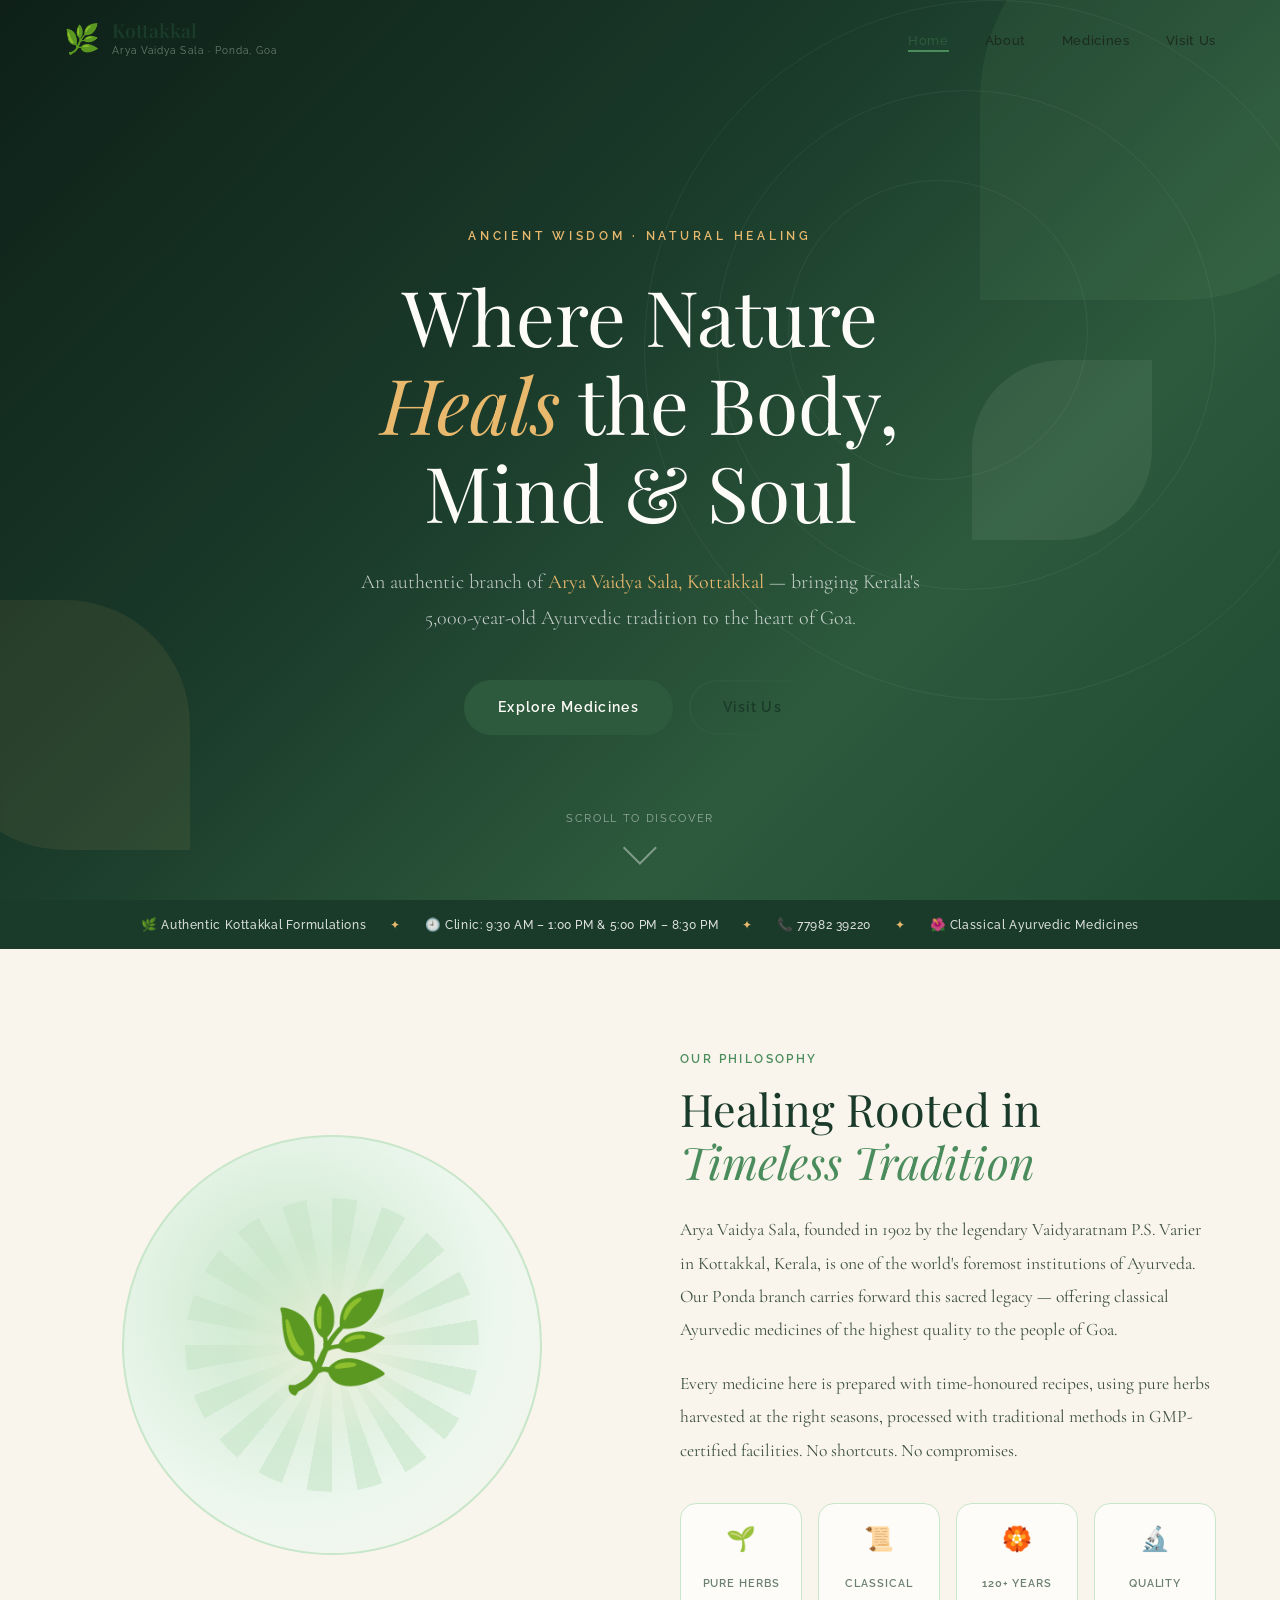
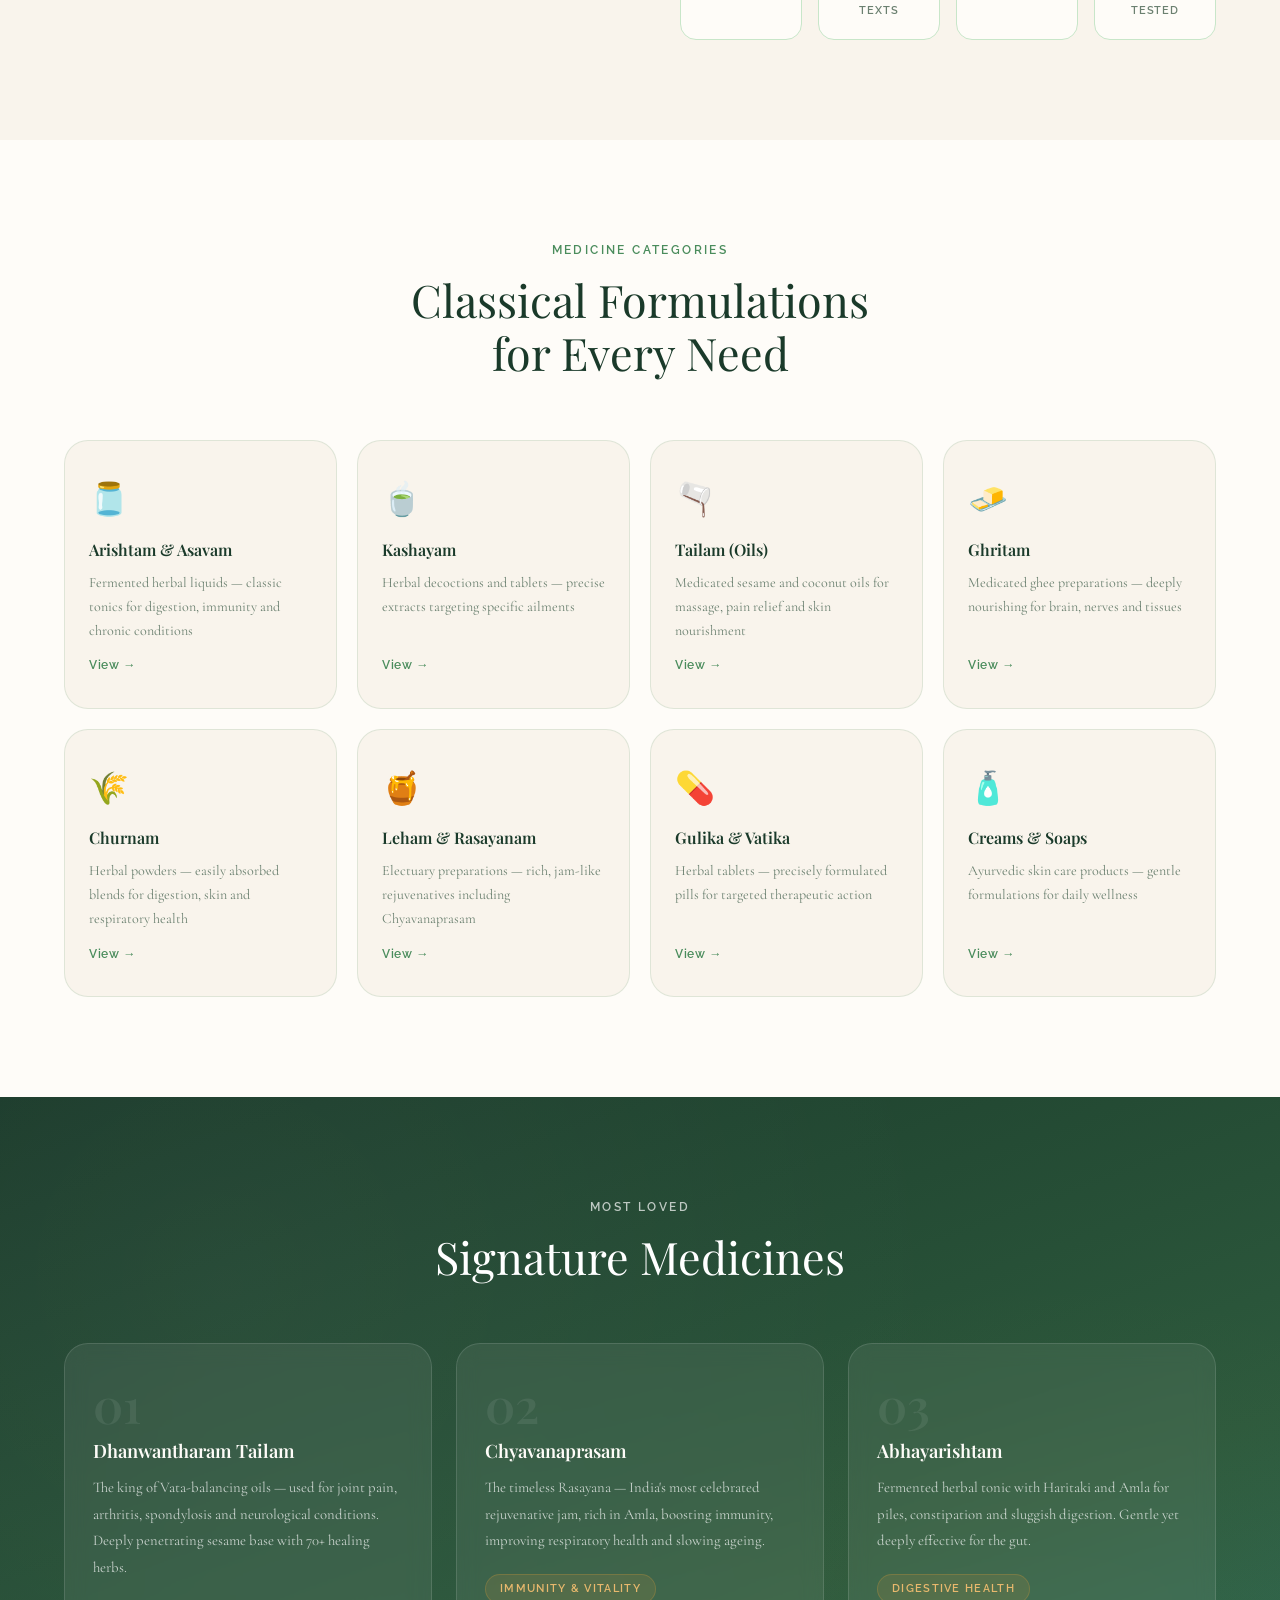
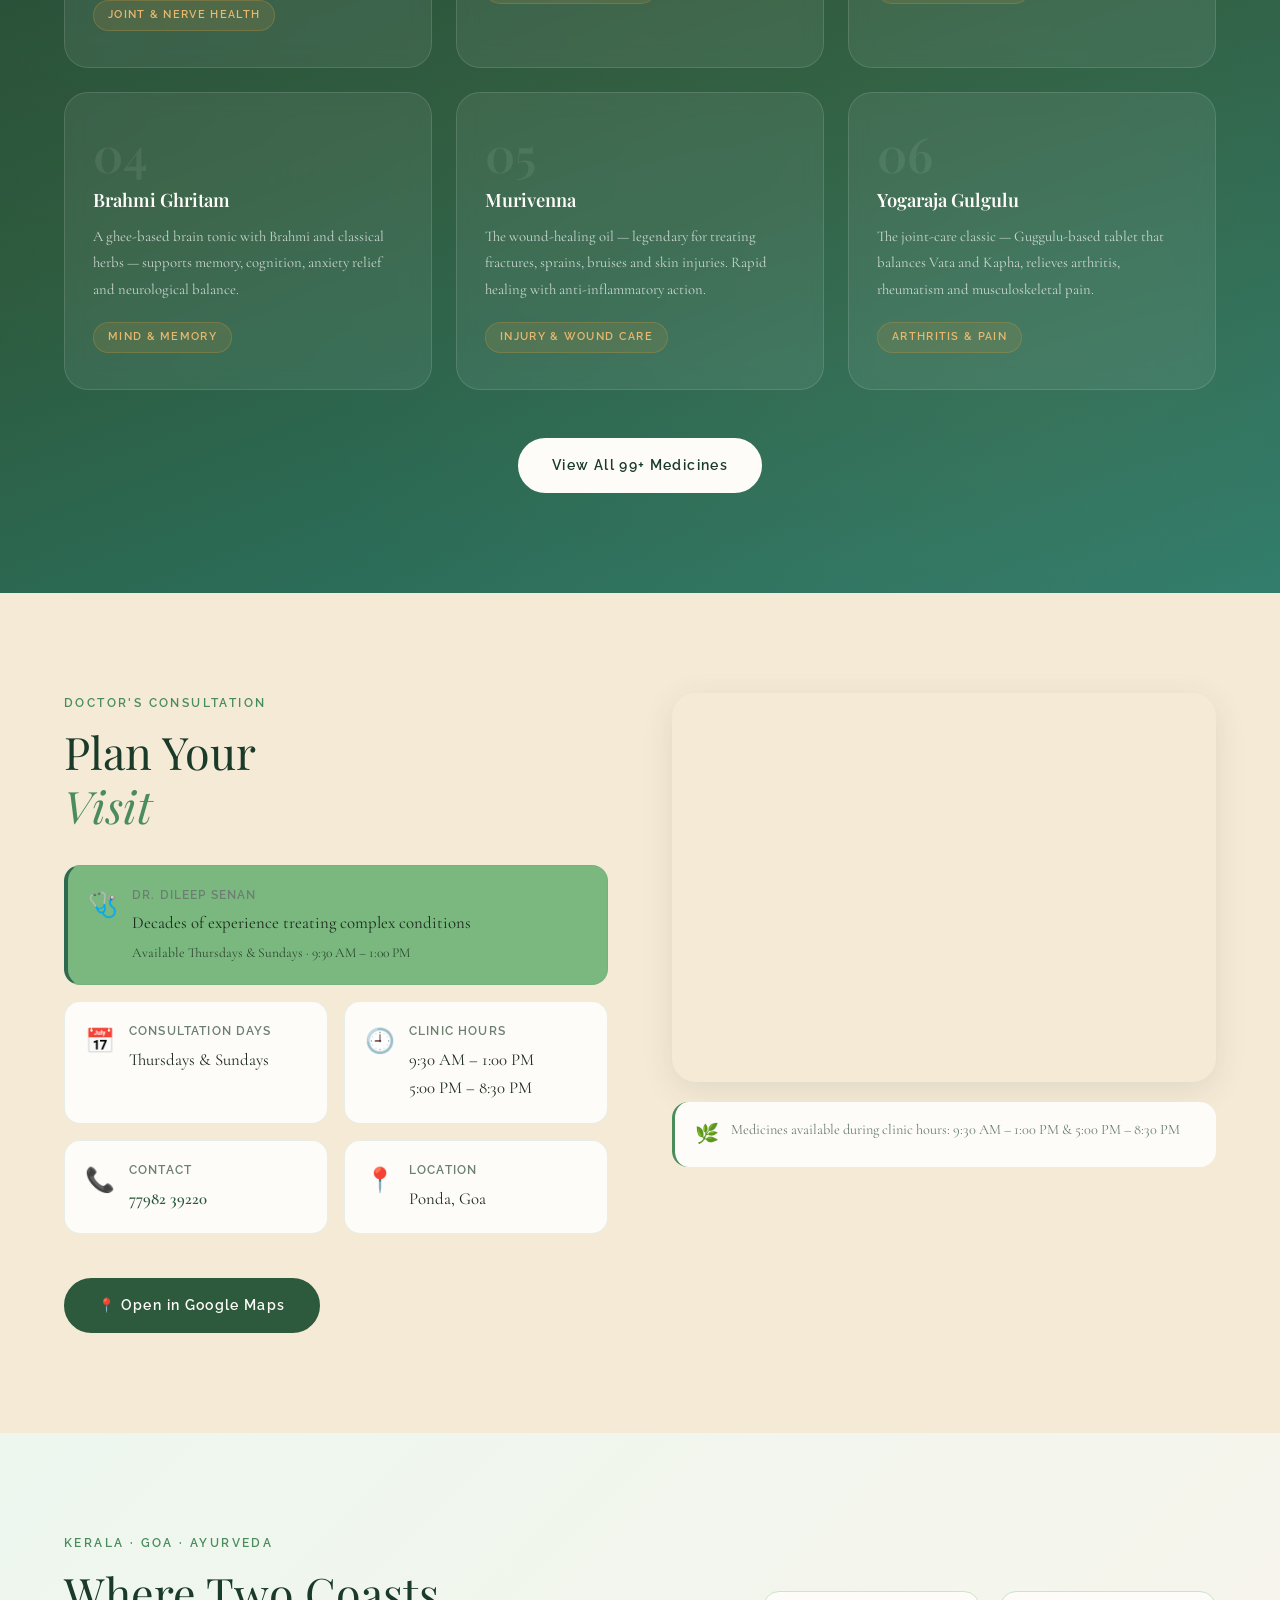
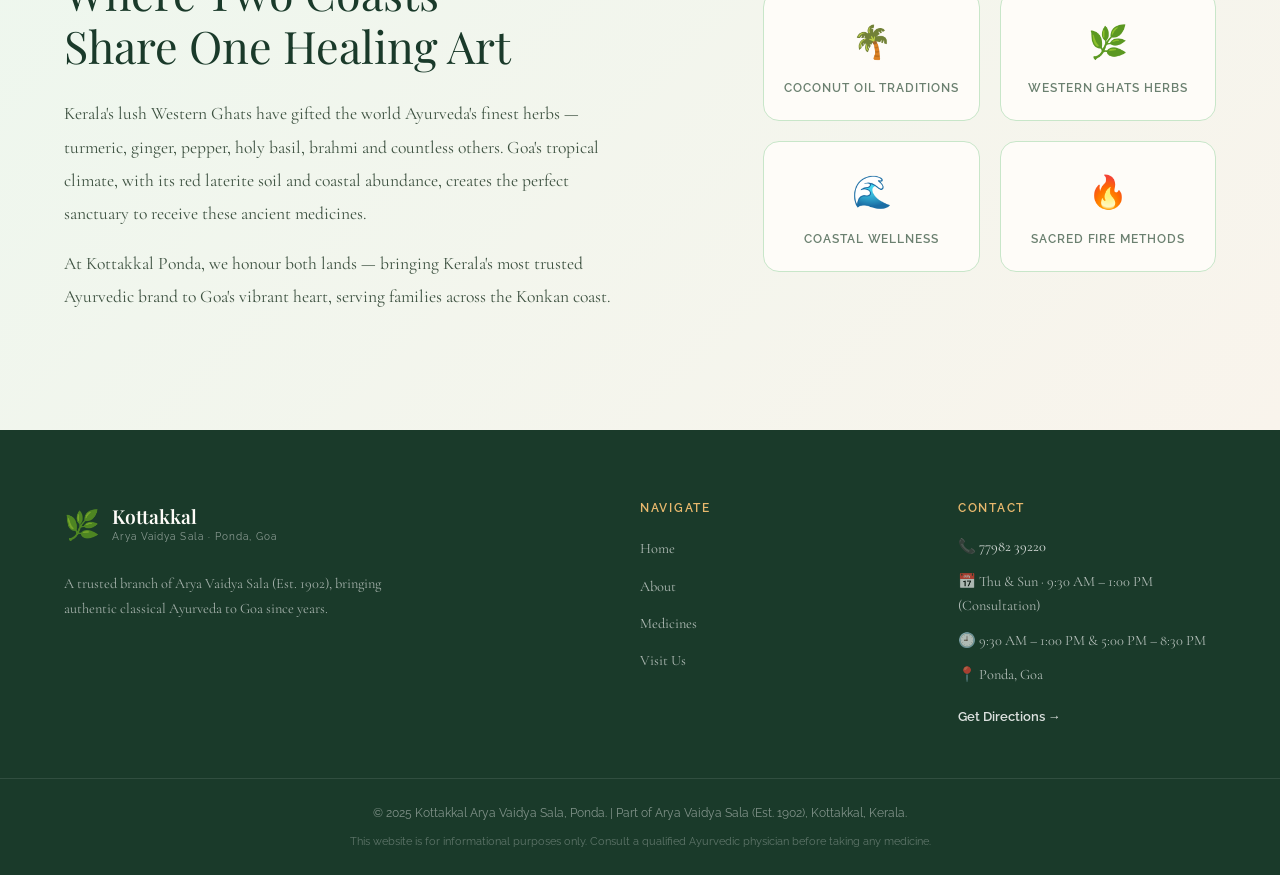
==== commit 0bca9070: "Add leaf emoji favicon" ====
--- a/index.html
+++ b/index.html
@@ -13,6 +13,7 @@
   <meta charset="UTF-8" />
   <meta name="viewport" content="width=device-width, initial-scale=1.0" />
   <title>Kottakkal Arya Vaidya Sala – Ponda, Goa</title>
+  <link rel="icon" href="data:image/svg+xml,<svg xmlns='http://www.w3.org/2000/svg' viewBox='0 0 100 100'><text y='.9em' font-size='90'>🌿</text></svg>">
   <link rel="stylesheet" href="style.css" />
   <link href="https://fonts.googleapis.com/css2?family=Playfair+Display:ital,wght@0,400;0,600;1,400&family=Cormorant+Garamond:ital,wght@0,300;0,400;1,300&family=Raleway:wght@300;400;500;600&display=swap" rel="stylesheet" />
   <!-- Security -->
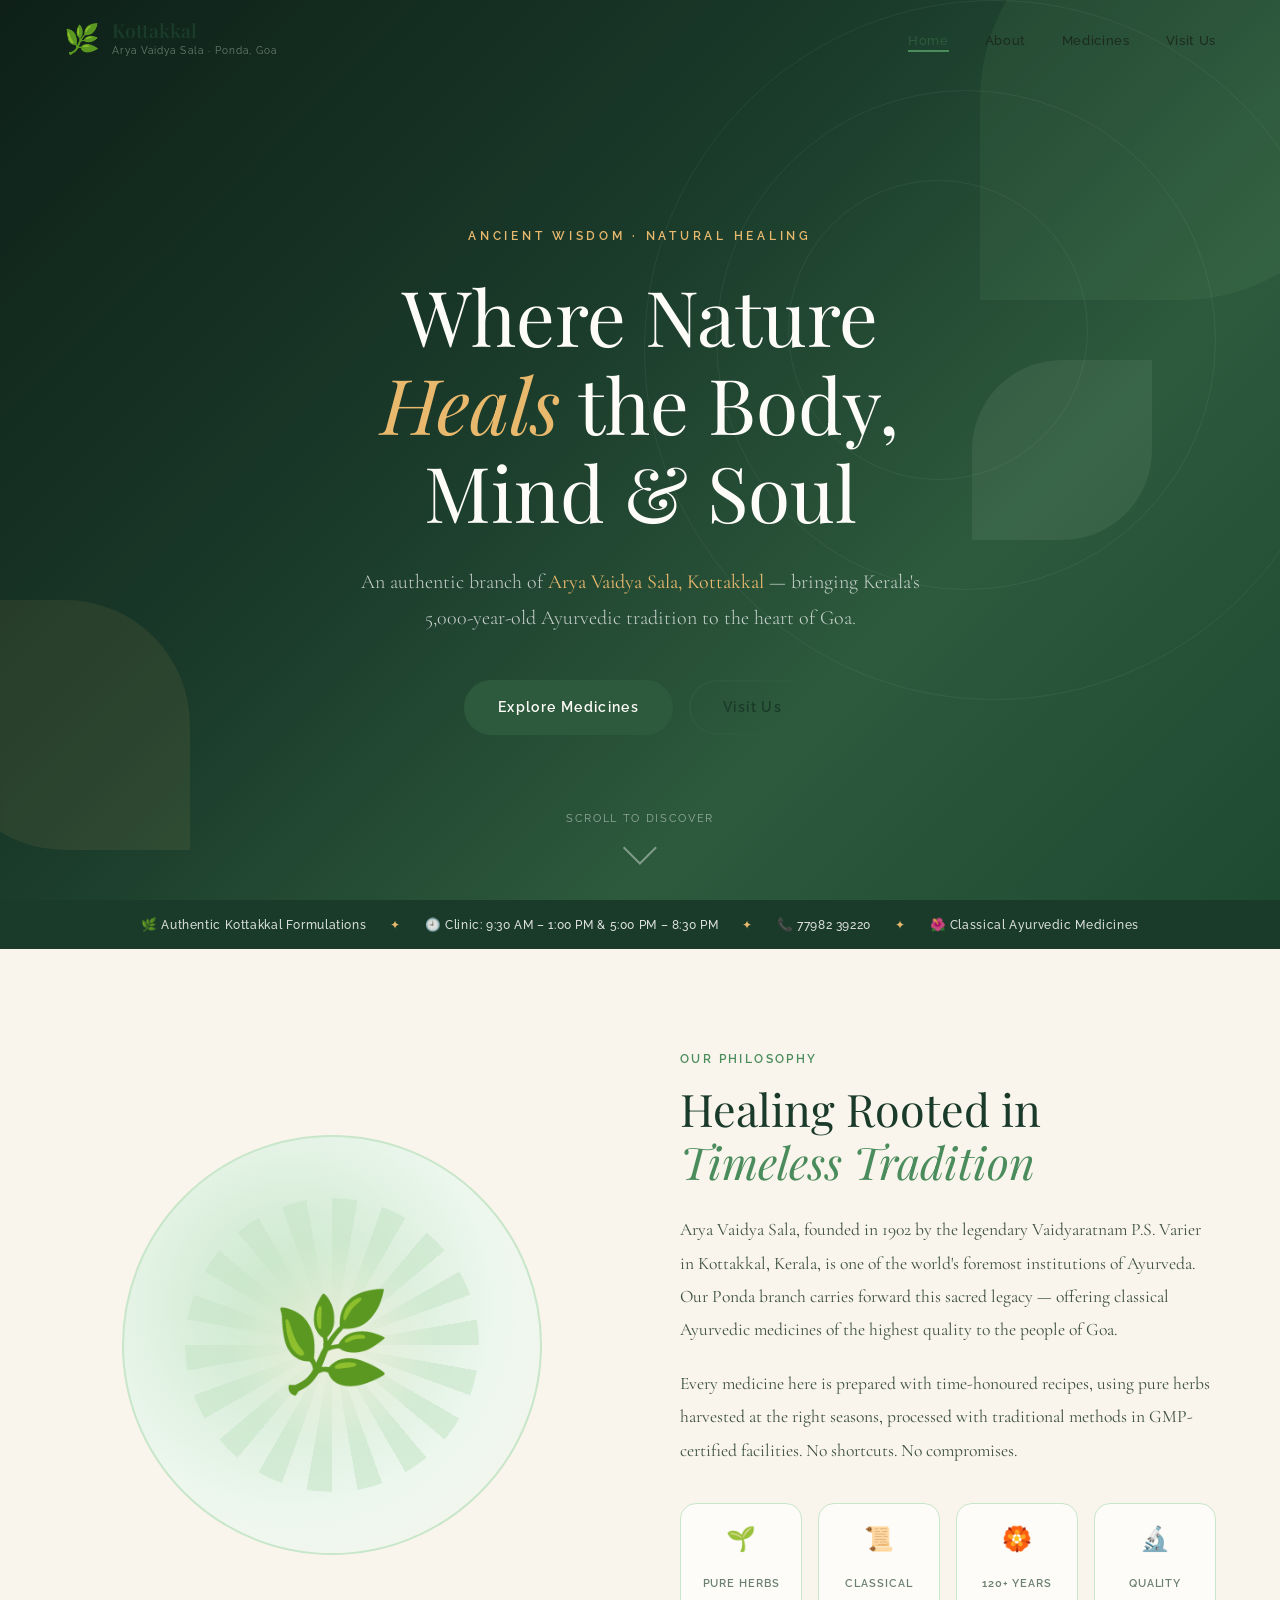
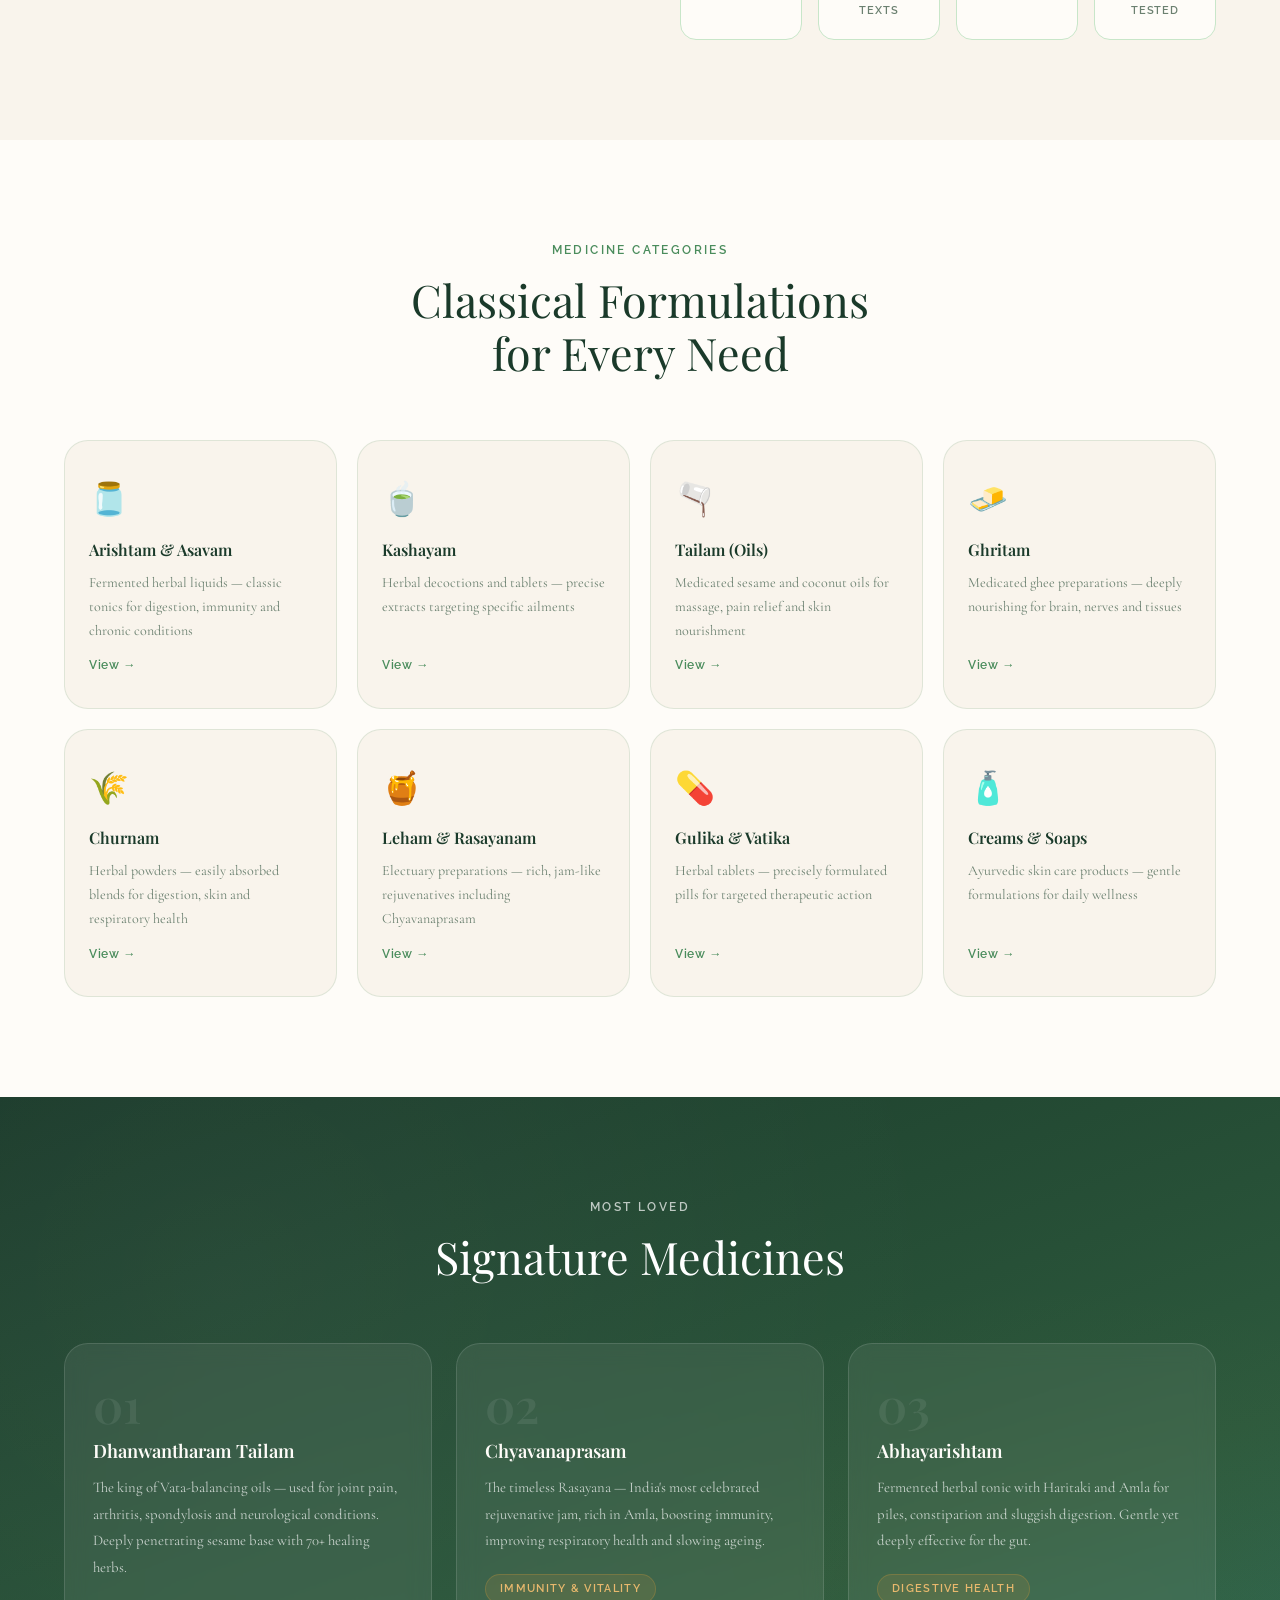
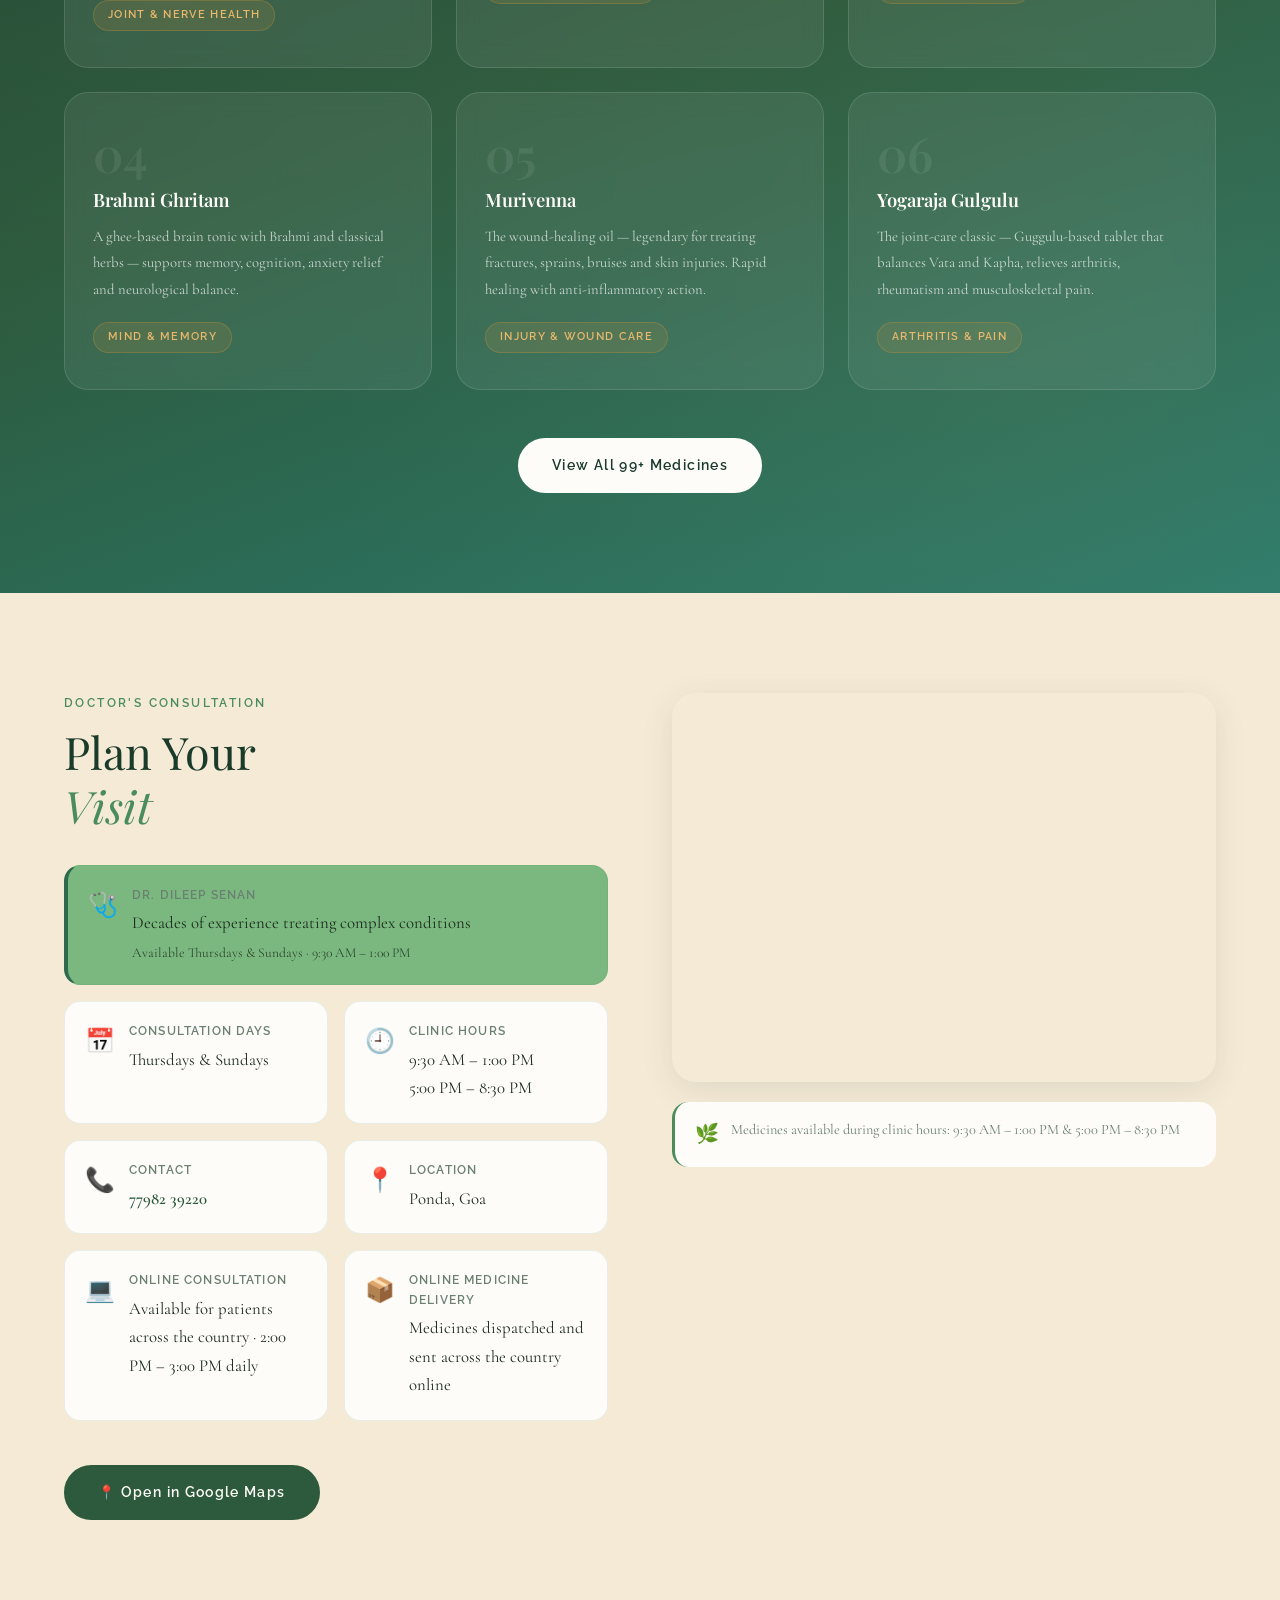
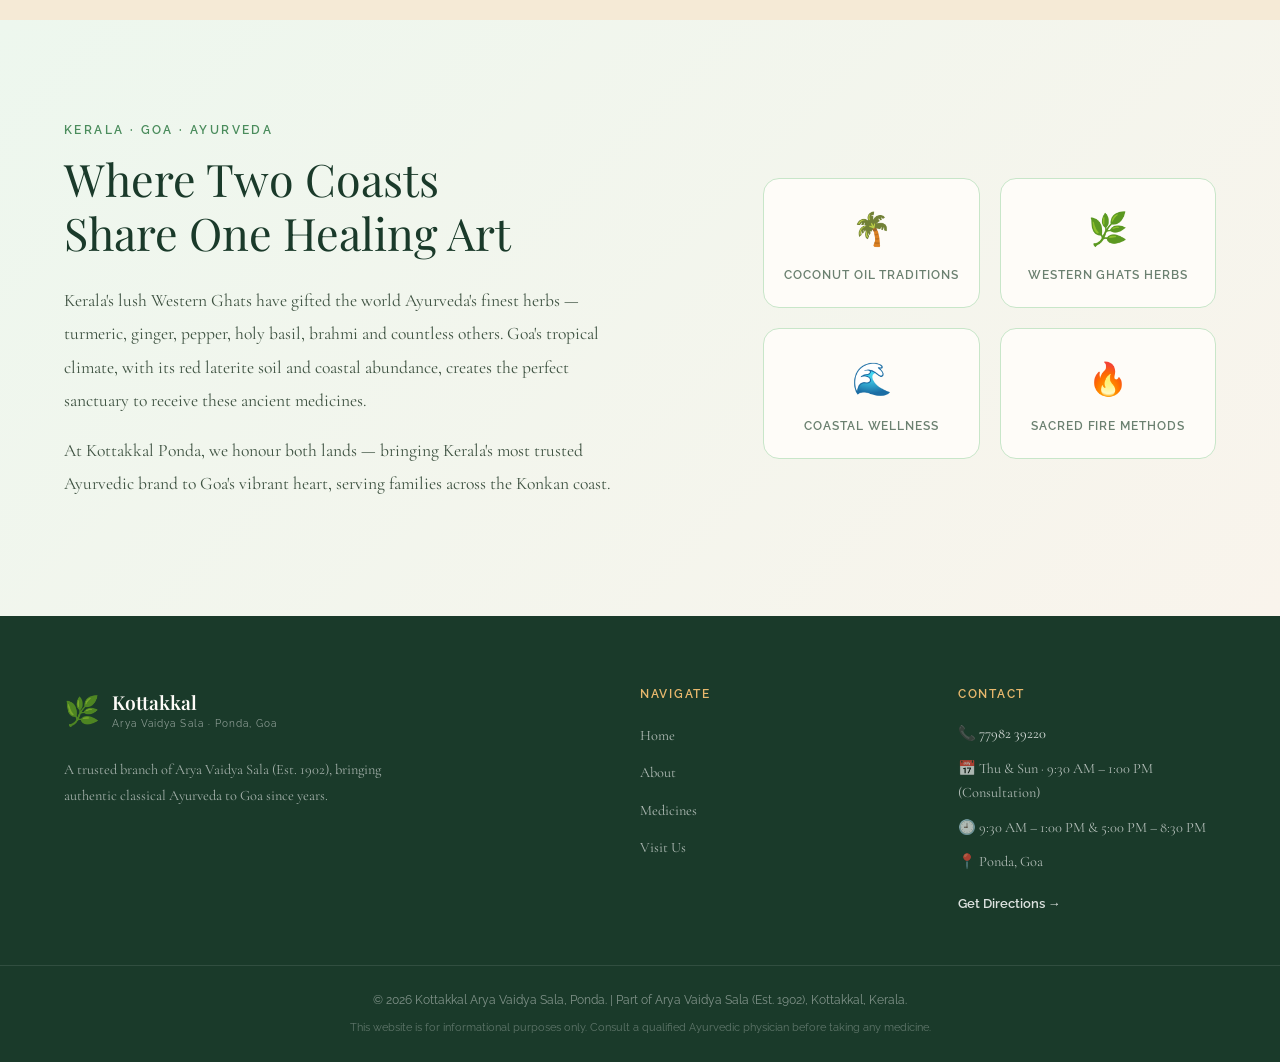
==== commit cf56febb: "Add online consultation/delivery info and update copyright year to 2026 Co-Authored-By: Claude Sonne" ====
--- a/index.html
+++ b/index.html
@@ -296,6 +296,20 @@
               <p>Ponda, Goa</p>
             </div>
           </div>
+          <div class="v-card">
+            <div class="v-icon">💻</div>
+            <div>
+              <strong>Online Consultation</strong>
+              <p>Available for patients across the country · 2:00 PM – 3:00 PM daily</p>
+            </div>
+          </div>
+          <div class="v-card">
+            <div class="v-icon">📦</div>
+            <div>
+              <strong>Online Medicine Delivery</strong>
+              <p>Medicines dispatched and sent across the country online</p>
+            </div>
+          </div>
         </div>
         <a href="https://share.google/JY4c1qZV1Y5HdzWoJ" target="_blank" rel="noopener noreferrer" class="btn btn-primary map-btn">
           📍 Open in Google Maps
@@ -383,7 +397,7 @@
     </div>
   </div>
   <div class="footer-bottom">
-    <p>© 2025 Kottakkal Arya Vaidya Sala, Ponda. | Part of Arya Vaidya Sala (Est. 1902), Kottakkal, Kerala.</p>
+    <p>© 2026 Kottakkal Arya Vaidya Sala, Ponda. | Part of Arya Vaidya Sala (Est. 1902), Kottakkal, Kerala.</p>
     <p class="disclaimer">This website is for informational purposes only. Consult a qualified Ayurvedic physician before taking any medicine.</p>
   </div>
 </footer>
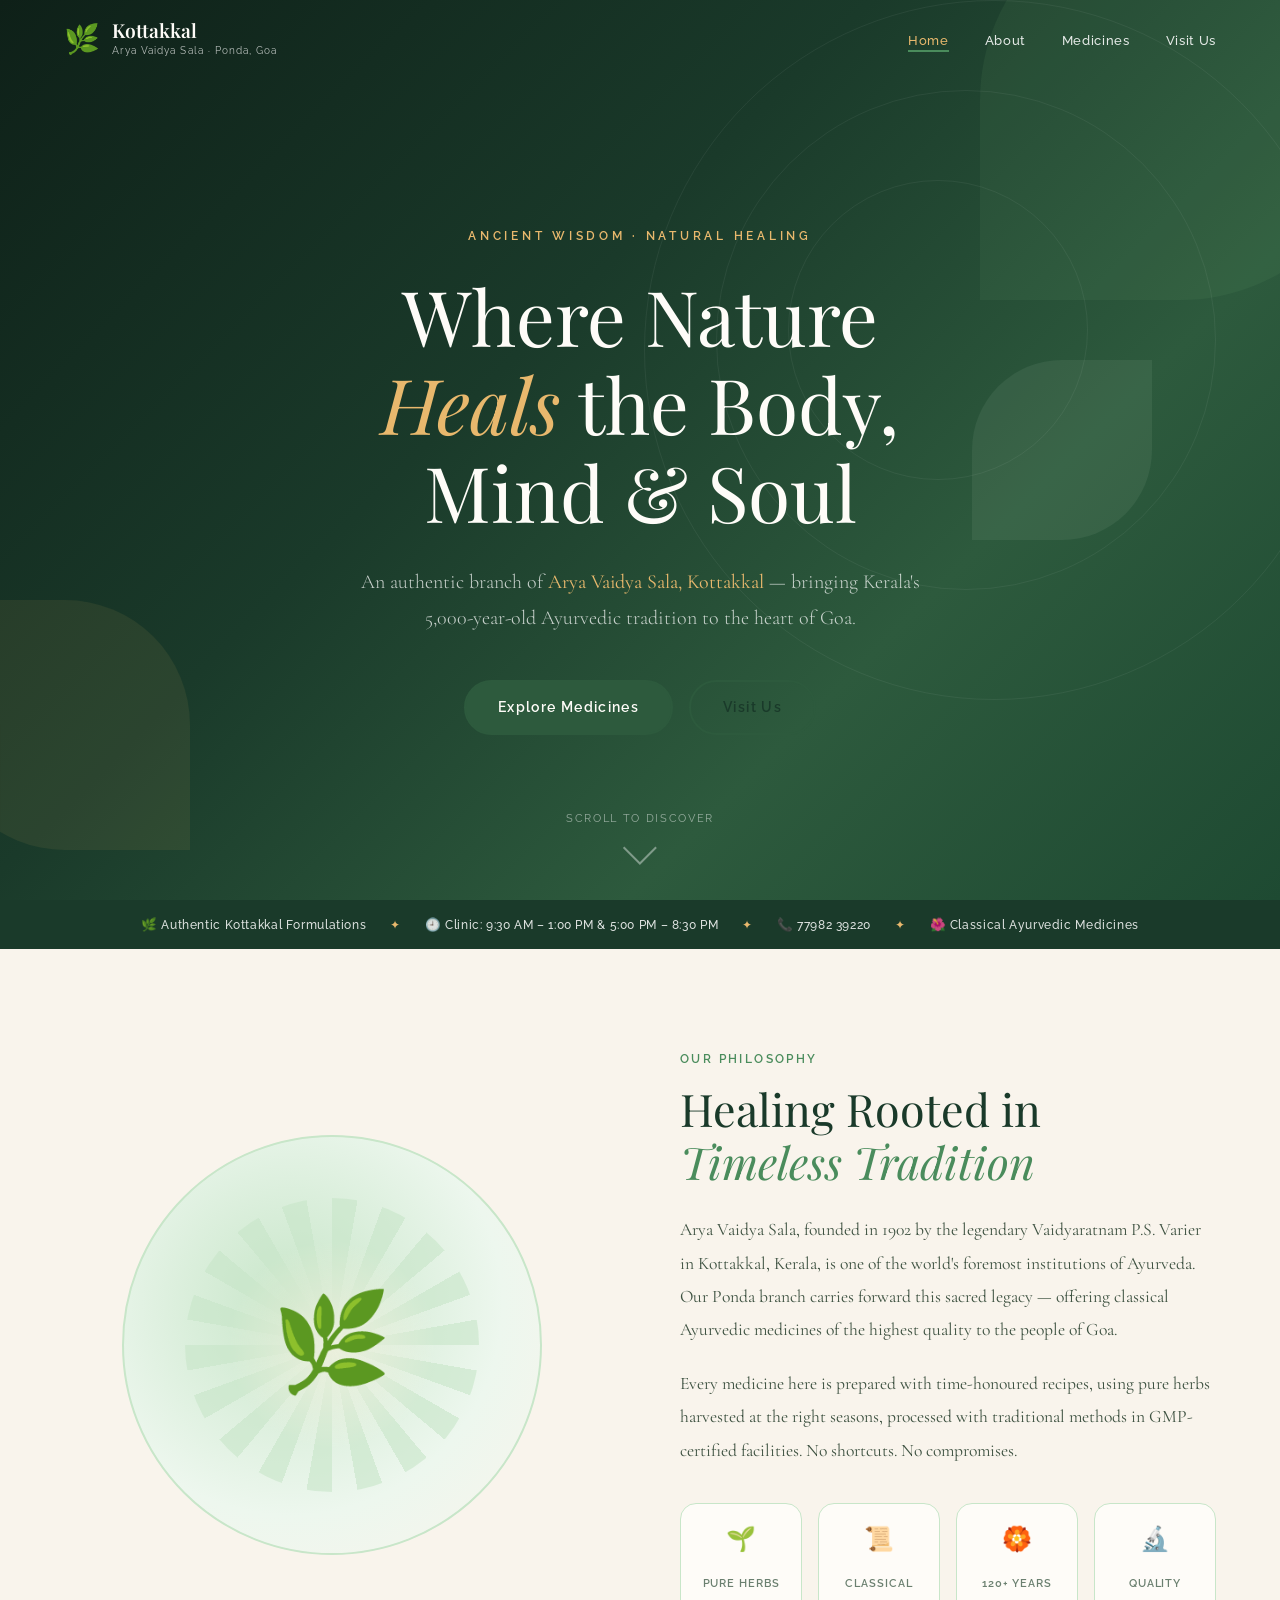
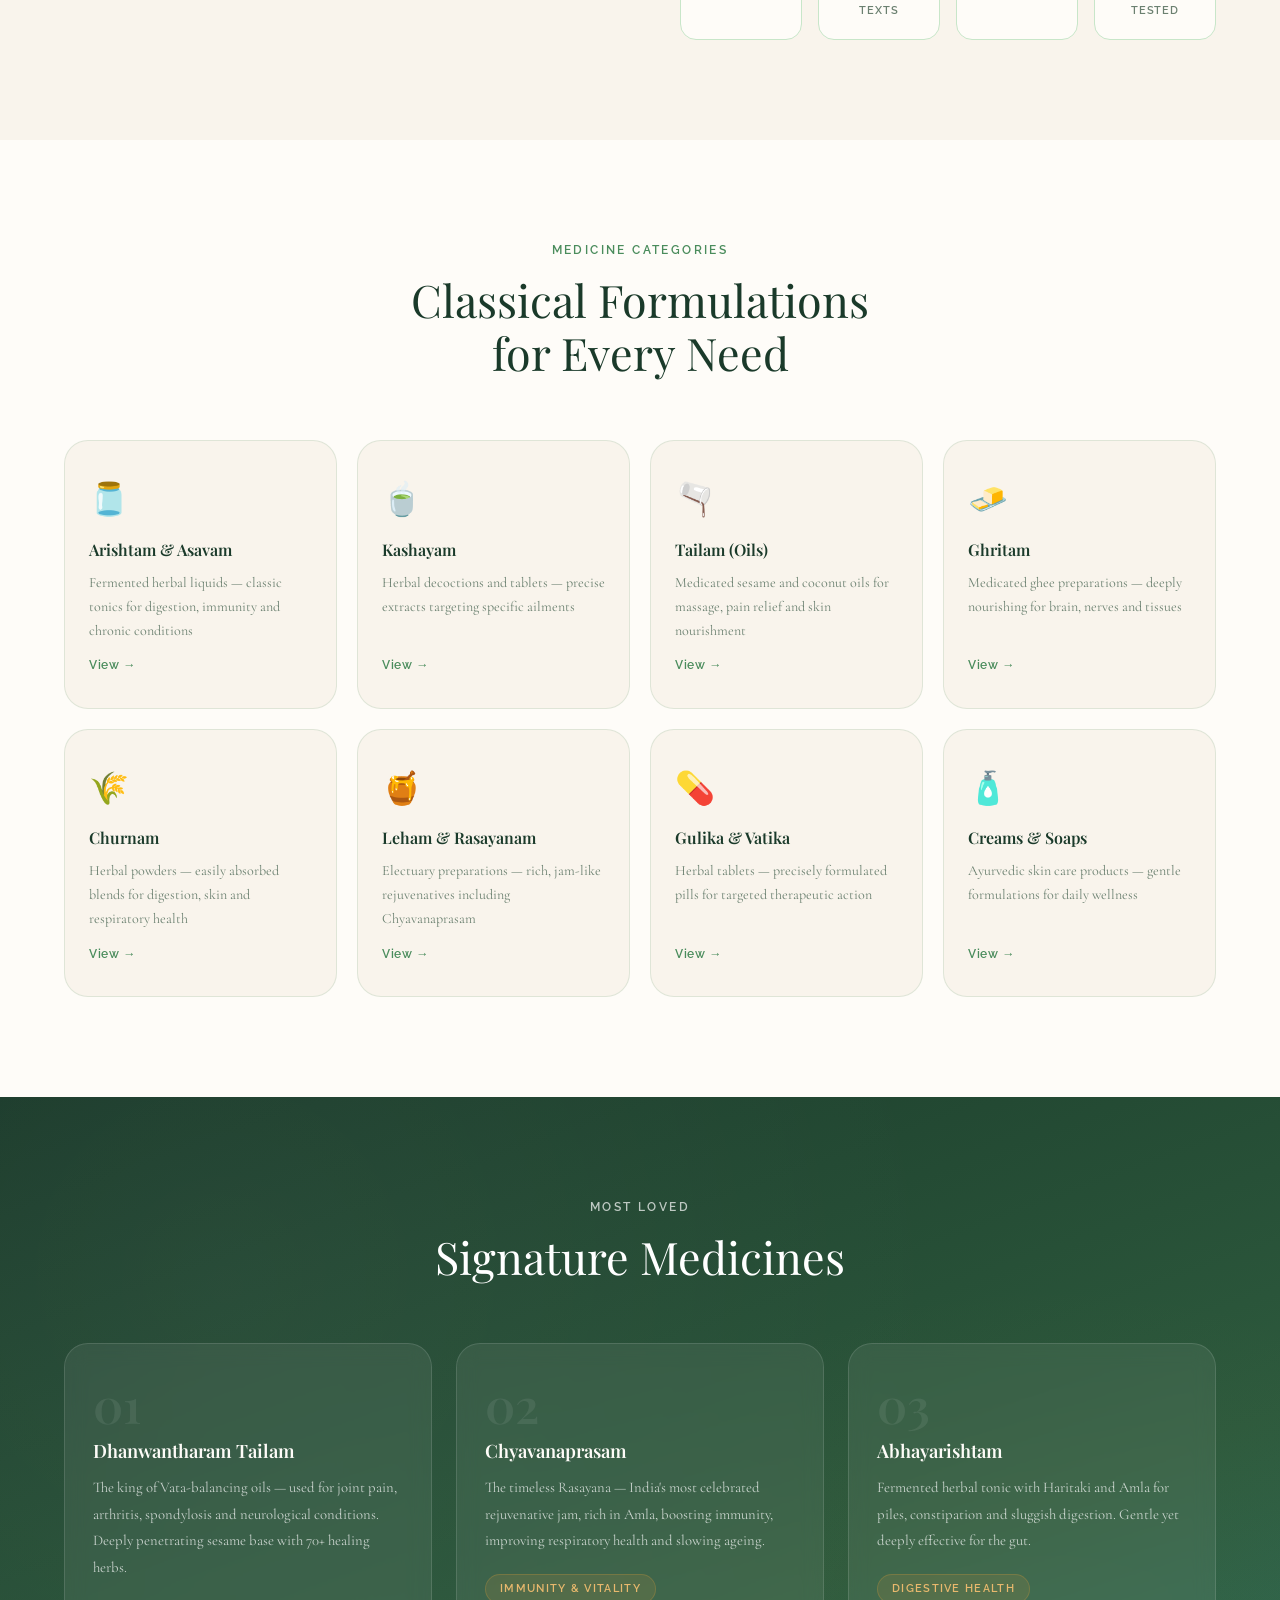
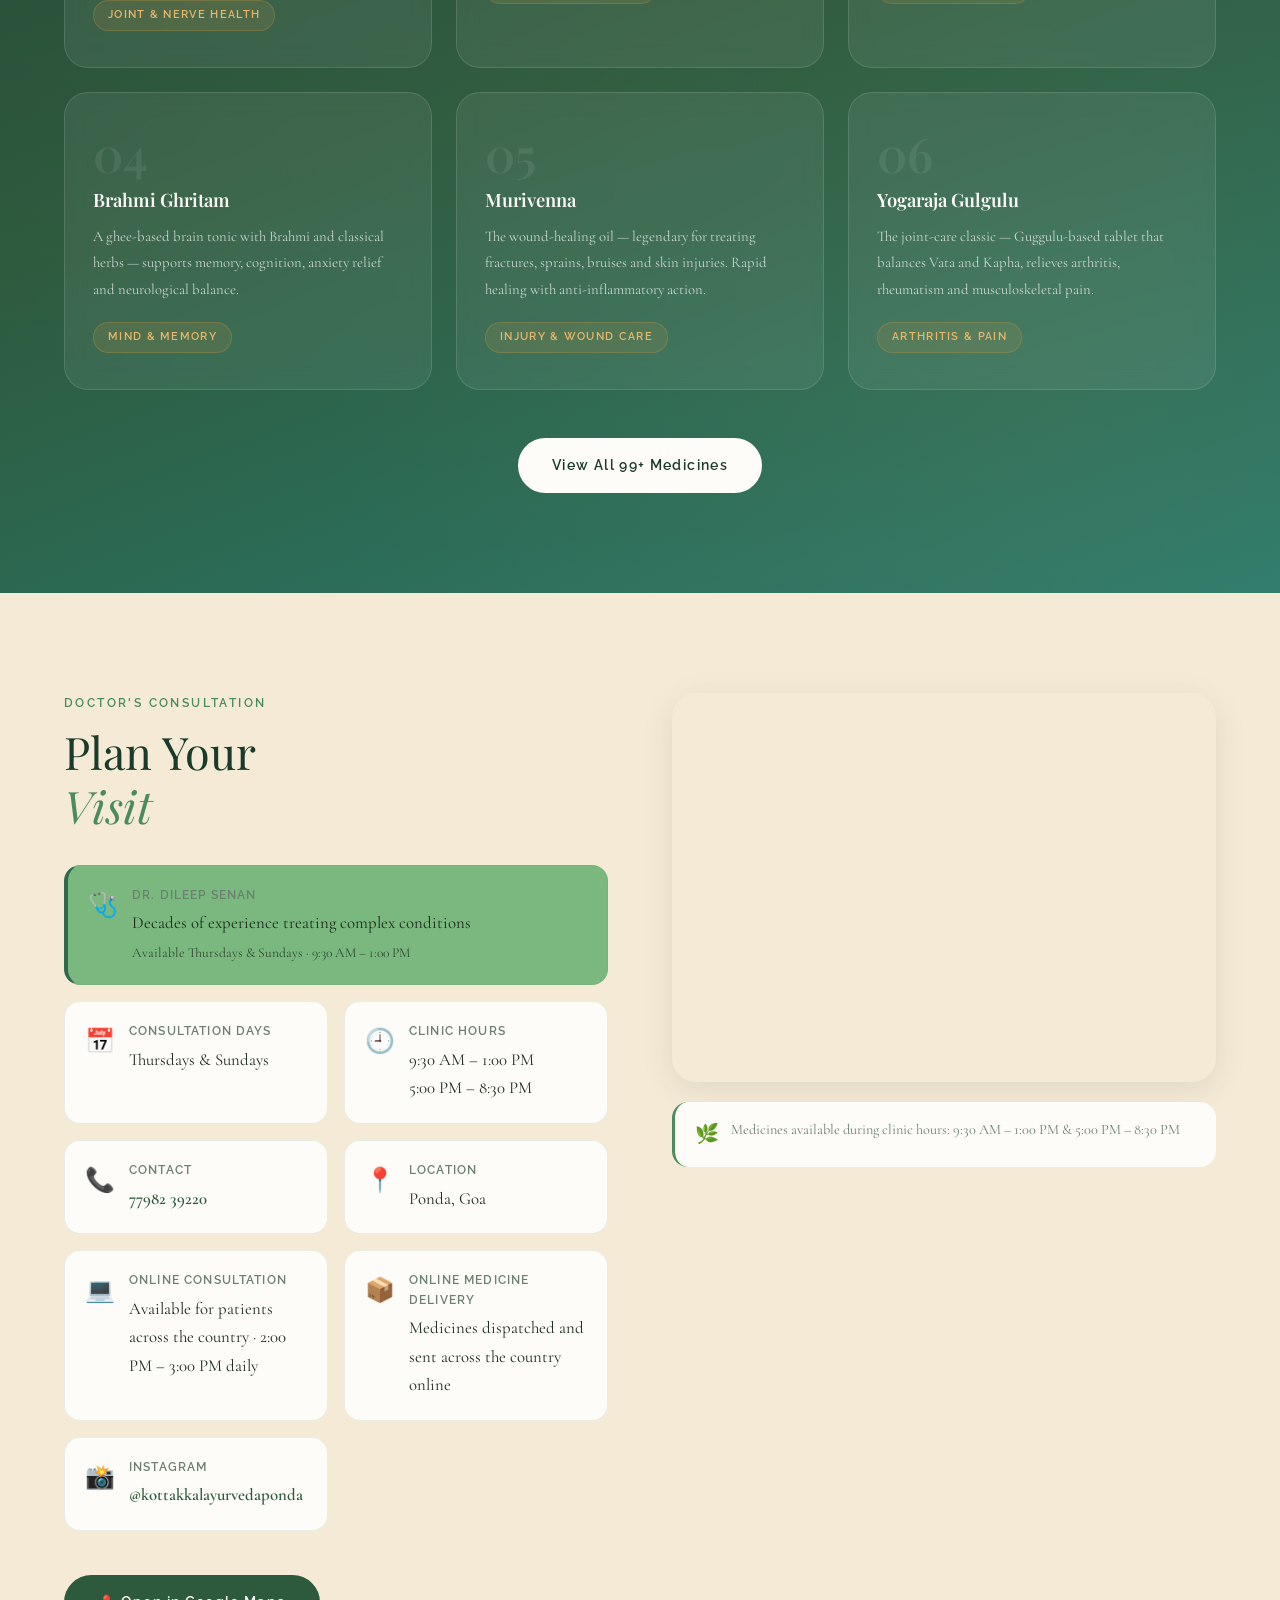
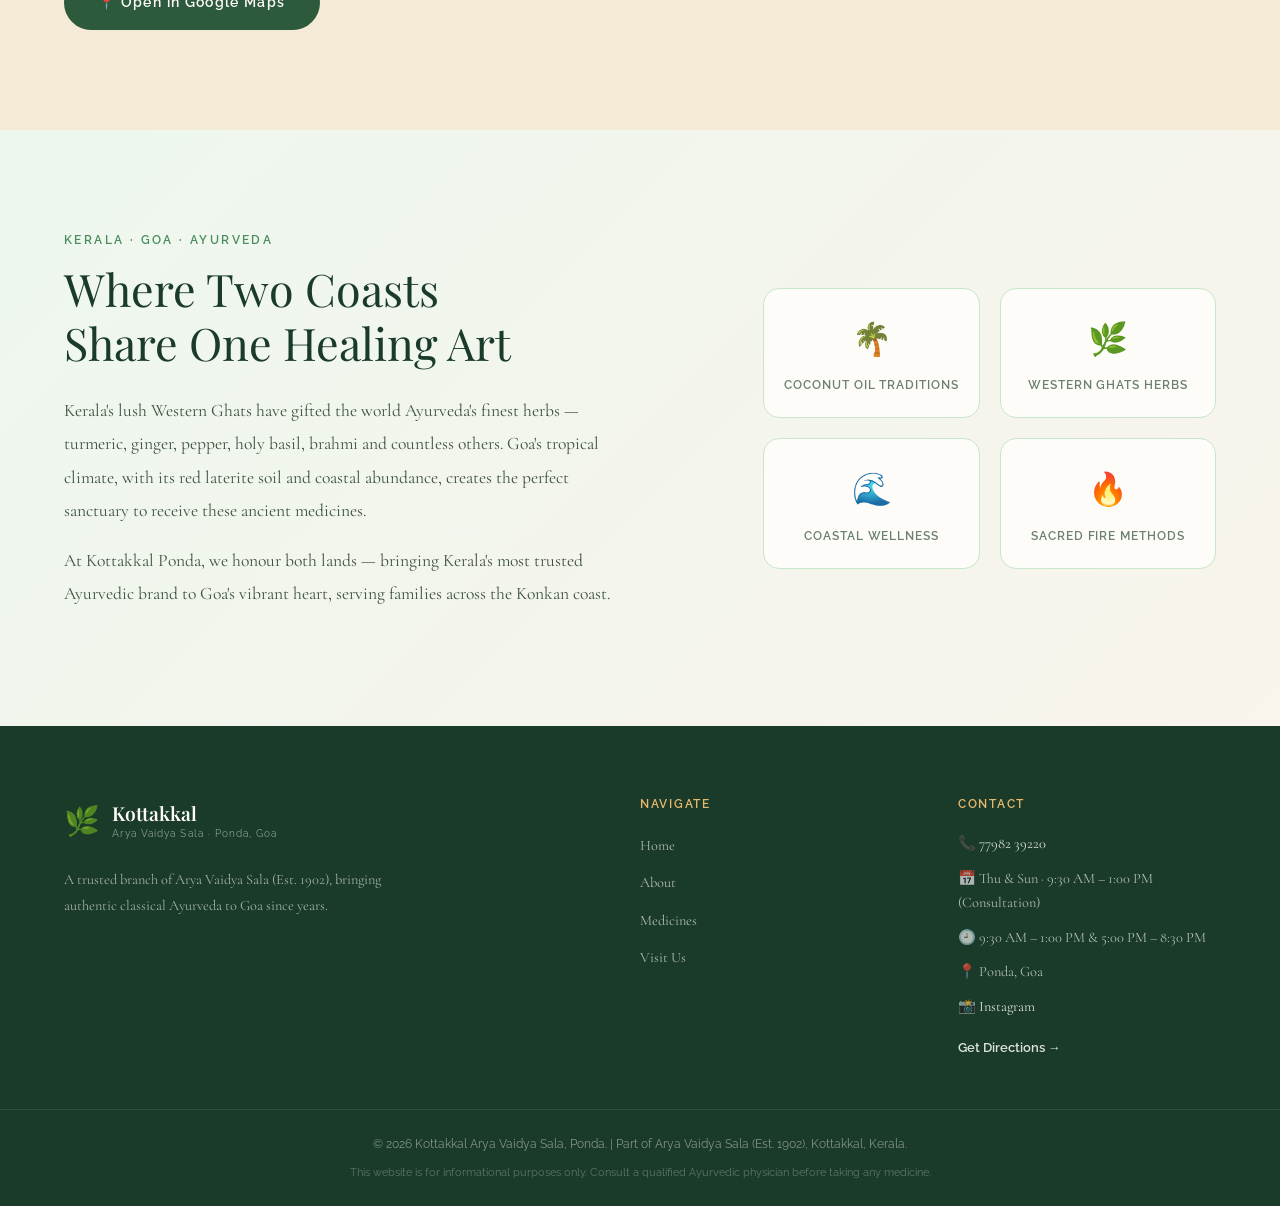
==== commit 2f9636ae: "Add SEO meta tags, Instagram link, and fix navbar visibility - Add title, description, keywords, can" ====
--- a/index.html
+++ b/index.html
@@ -12,7 +12,14 @@
   </script>
   <meta charset="UTF-8" />
   <meta name="viewport" content="width=device-width, initial-scale=1.0" />
-  <title>Kottakkal Arya Vaidya Sala – Ponda, Goa</title>
+  <title>Kottakkal Ayurveda Ponda Goa | Arya Vaidya Sala – Authentic Kerala Ayurveda</title>
+  <meta name="description" content="Kottakkal Arya Vaidya Sala in Ponda, Goa. Authentic Kerala Ayurvedic medicines & doctor consultation for back pain, joint pain, skin diseases & more. Open Sundays & Thursdays 9:30AM–1PM. Call 77982 39220.">
+  <meta name="keywords" content="Kottakkal Ponda, Ayurveda Ponda, Ayurveda Goa, Kerala Ayurveda Goa, Ayurvedic doctor Goa, Kottakkal Arya Vaidya Sala Goa, Ayurvedic clinic Ponda, back pain ayurveda, joint pain ayurveda Goa">
+  <meta name="geo.region" content="IN-GA">
+  <meta name="geo.placename" content="Ponda, Goa, India">
+  <meta name="language" content="English">
+  <meta name="robots" content="index, follow">
+  <link rel="canonical" href="https://kottakkalayurvedaponda.in/">
   <link rel="icon" href="data:image/svg+xml,<svg xmlns='http://www.w3.org/2000/svg' viewBox='0 0 100 100'><text y='.9em' font-size='90'>🌿</text></svg>">
   <link rel="stylesheet" href="style.css" />
   <link href="https://fonts.googleapis.com/css2?family=Playfair+Display:ital,wght@0,400;0,600;1,400&family=Cormorant+Garamond:ital,wght@0,300;0,400;1,300&family=Raleway:wght@300;400;500;600&display=swap" rel="stylesheet" />
@@ -28,6 +35,27 @@
     gtag('config', 'G-XXXXXXXXXX');
   </script>
 </head>
+<script type="application/ld+json">
+{
+  "@context": "https://schema.org",
+  "@type": "MedicalClinic",
+  "name": "Kottakkal Arya Vaidya Sala Ponda",
+  "description": "Authentic Kottakkal Ayurvedic medicines and doctor consultation in Ponda, Goa.",
+  "url": "https://kottakkalayurvedaponda.in",
+  "telephone": "+917798239220",
+  "address": {
+    "@type": "PostalAddress",
+    "addressLocality": "Ponda",
+    "addressRegion": "Goa",
+    "addressCountry": "IN"
+  },
+  "openingHours": ["Su 09:30-13:00", "Th 09:30-13:00"],
+  "medicalSpecialty": "Ayurveda",
+  "sameAs": [
+    "https://www.aryavaidyasala.com/"
+  ]
+}
+</script>
 <body>
 
 <!-- NAV -->
@@ -310,6 +338,13 @@
               <p>Medicines dispatched and sent across the country online</p>
             </div>
           </div>
+          <div class="v-card">
+            <div class="v-icon">📸</div>
+            <div>
+              <strong>Instagram</strong>
+              <p><a href="https://www.instagram.com/kottakkalayurvedaponda?igsh=anU4aTQxejB2NGFz" target="_blank" rel="noopener noreferrer">@kottakkalayurvedaponda</a></p>
+            </div>
+          </div>
         </div>
         <a href="https://share.google/JY4c1qZV1Y5HdzWoJ" target="_blank" rel="noopener noreferrer" class="btn btn-primary map-btn">
           📍 Open in Google Maps
@@ -391,6 +426,7 @@
           <p>📅 Thu &amp; Sun · 9:30 AM – 1:00 PM (Consultation)</p>
           <p>🕘 9:30 AM – 1:00 PM &amp; 5:00 PM – 8:30 PM</p>
           <p>📍 Ponda, Goa</p>
+          <p>📸 <a href="https://www.instagram.com/kottakkalayurvedaponda?igsh=anU4aTQxejB2NGFz" target="_blank" rel="noopener noreferrer">Instagram</a></p>
           <a href="https://share.google/JY4c1qZV1Y5HdzWoJ" target="_blank" rel="noopener noreferrer" class="map-link">Get Directions →</a>
         </div>
       </div>
--- a/style.css
+++ b/style.css
@@ -217,8 +217,9 @@
   font-family: var(--font-display);
   font-size: 1.2rem;
   font-weight: 600;
-  color: var(--green-deep);
+  color: var(--white);
   line-height: 1;
+  transition: color 0.3s;
 }
 
 .logo-sub {
@@ -227,9 +228,13 @@
   font-size: 0.65rem;
   font-weight: 400;
   letter-spacing: 0.1em;
-  color: var(--text-soft);
+  color: rgba(255,255,255,0.7);
   margin-top: 2px;
-}
+  transition: color 0.3s;
+}
+
+.navbar.scrolled .logo-title { color: var(--green-deep); }
+.navbar.scrolled .logo-sub { color: var(--text-soft); }
 
 .nav-links {
   display: flex;
@@ -242,10 +247,12 @@
   font-size: 0.82rem;
   font-weight: 500;
   letter-spacing: 0.05em;
-  color: var(--text-dark);
+  color: rgba(255,255,255,0.88);
   position: relative;
   transition: color 0.3s;
 }
+
+.navbar.scrolled .nav-links a { color: var(--text-dark); }
 
 .nav-links a::after {
   content: '';
@@ -259,8 +266,10 @@
 }
 
 .nav-links a:hover, .nav-links a.active {
-  color: var(--green-forest);
-}
+  color: var(--gold-light);
+}
+.navbar.scrolled .nav-links a:hover,
+.navbar.scrolled .nav-links a.active { color: var(--green-forest); }
 .nav-links a:hover::after, .nav-links a.active::after { width: 100%; }
 
 .hamburger {
@@ -276,9 +285,10 @@
   display: block;
   width: 24px;
   height: 2px;
-  background: var(--green-deep);
+  background: var(--white);
   transition: var(--transition);
 }
+.navbar.scrolled .hamburger span { background: var(--green-deep); }
 
 /* ─── HERO ─── */
 .hero {
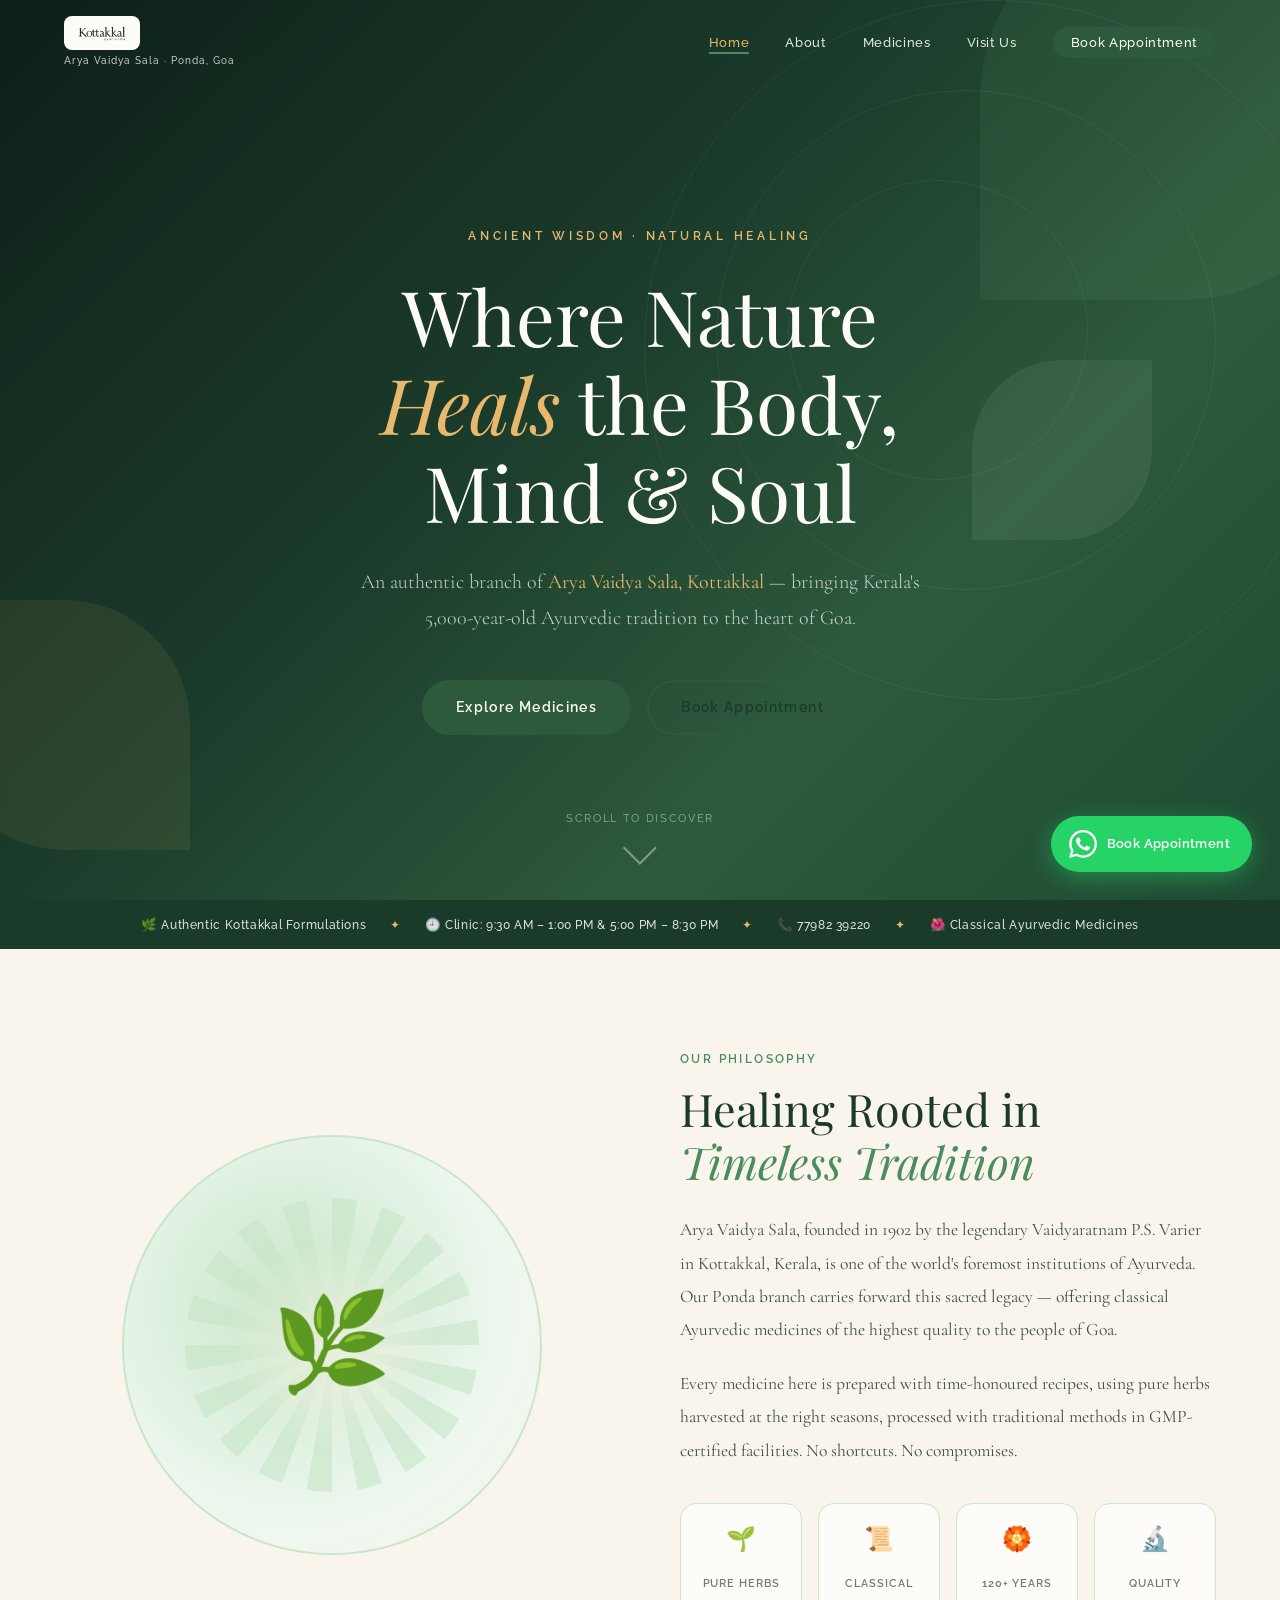
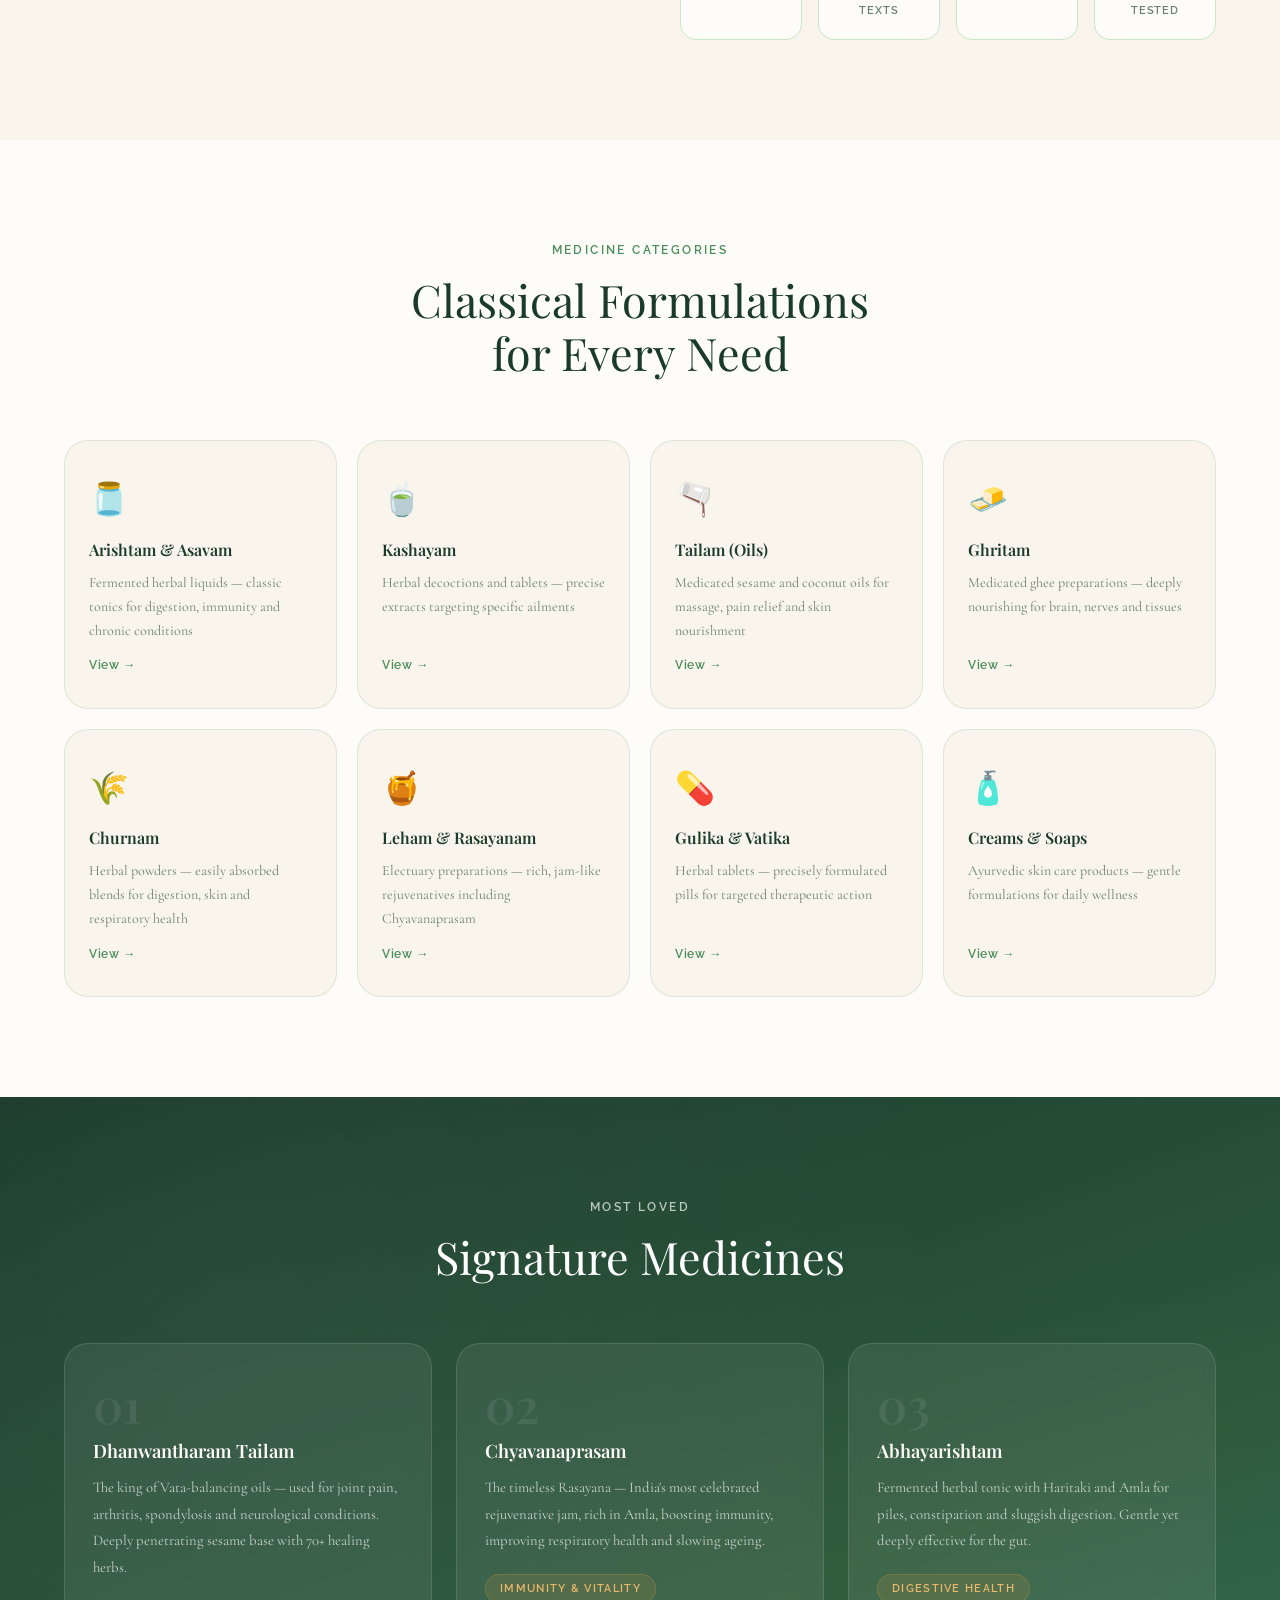
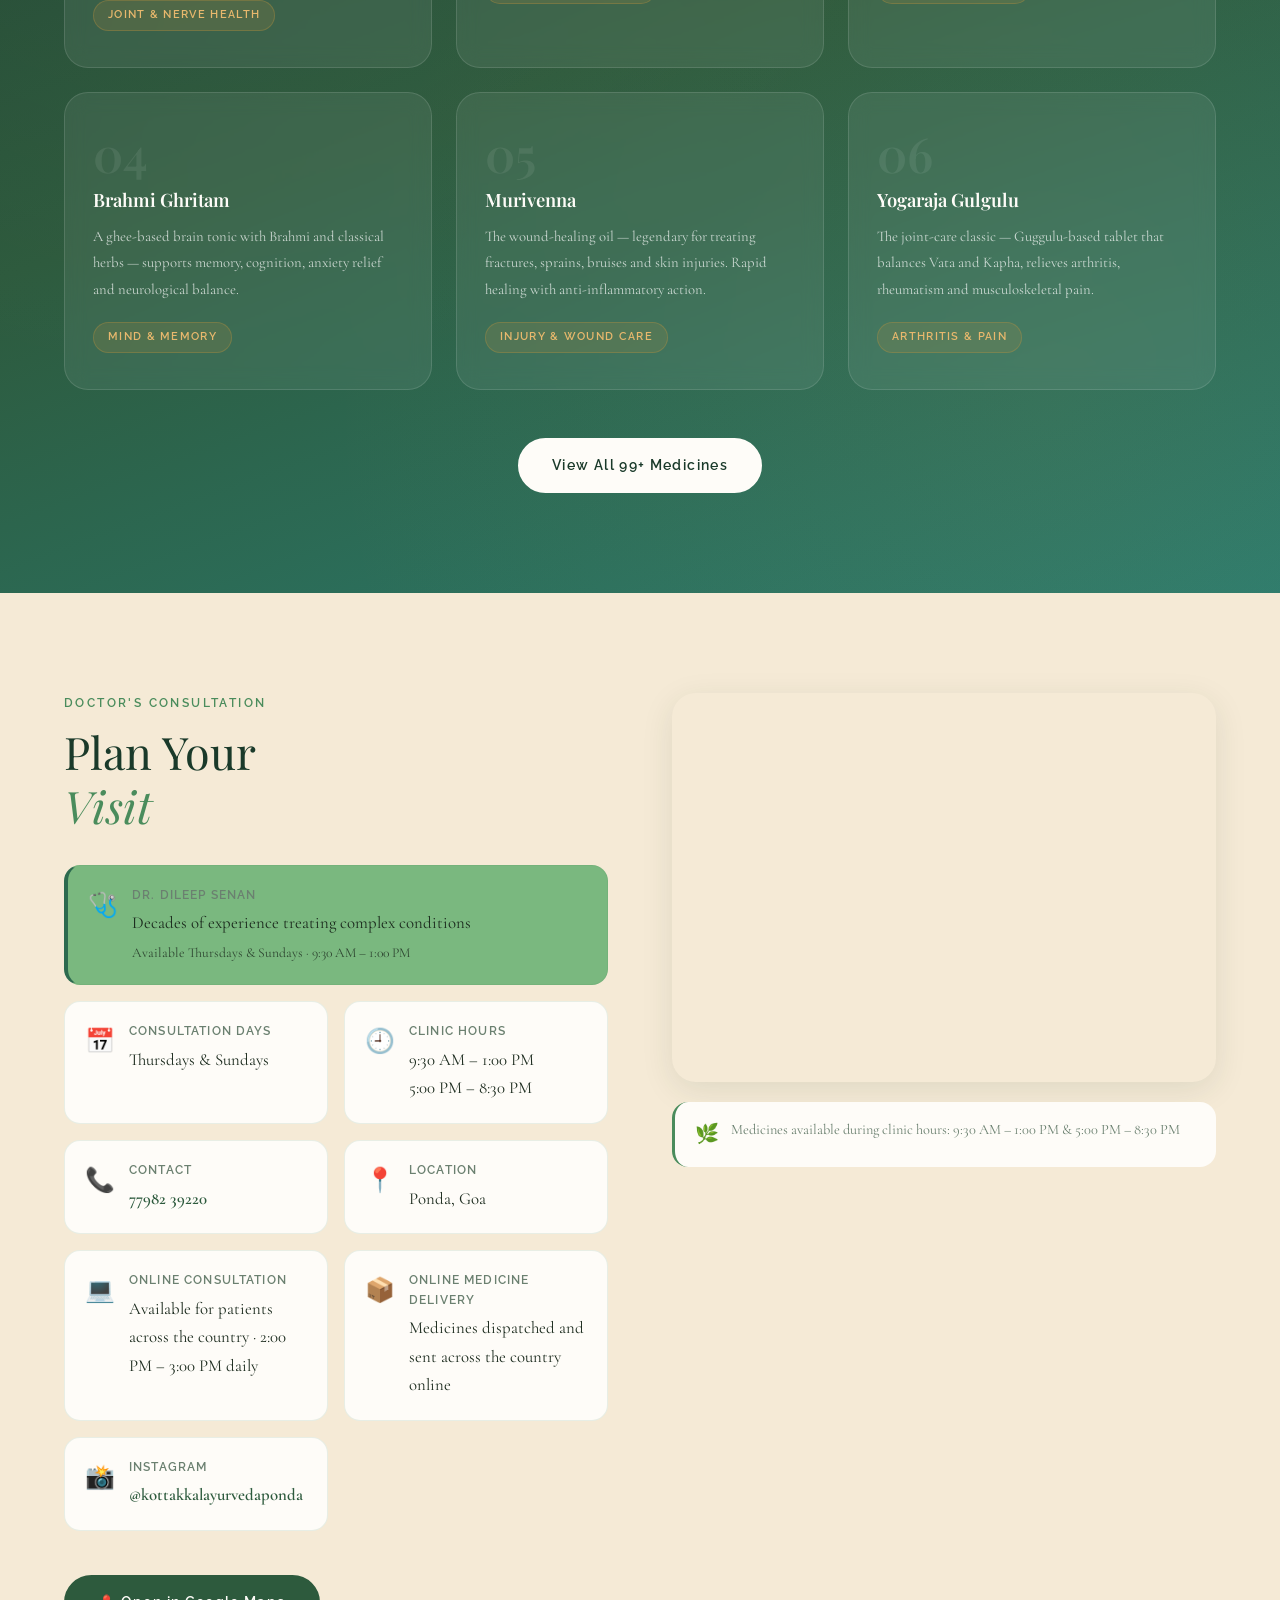
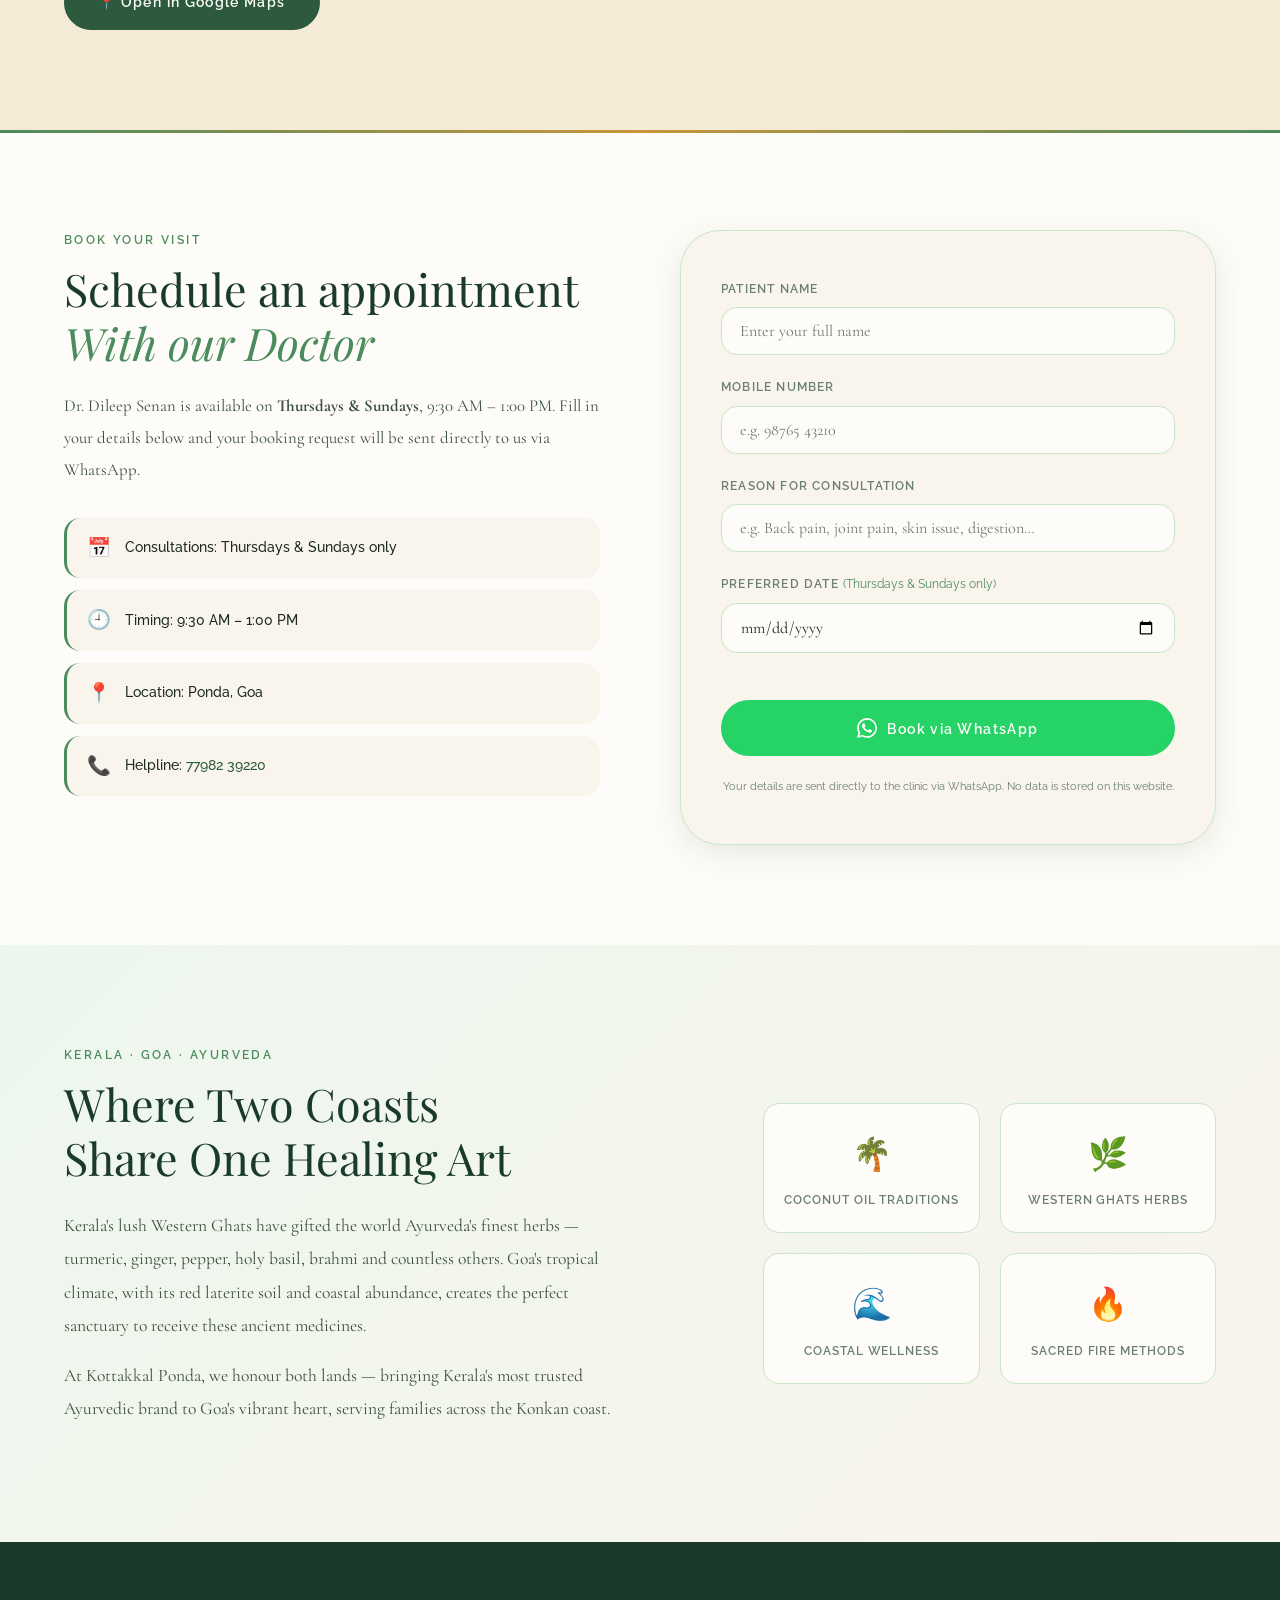
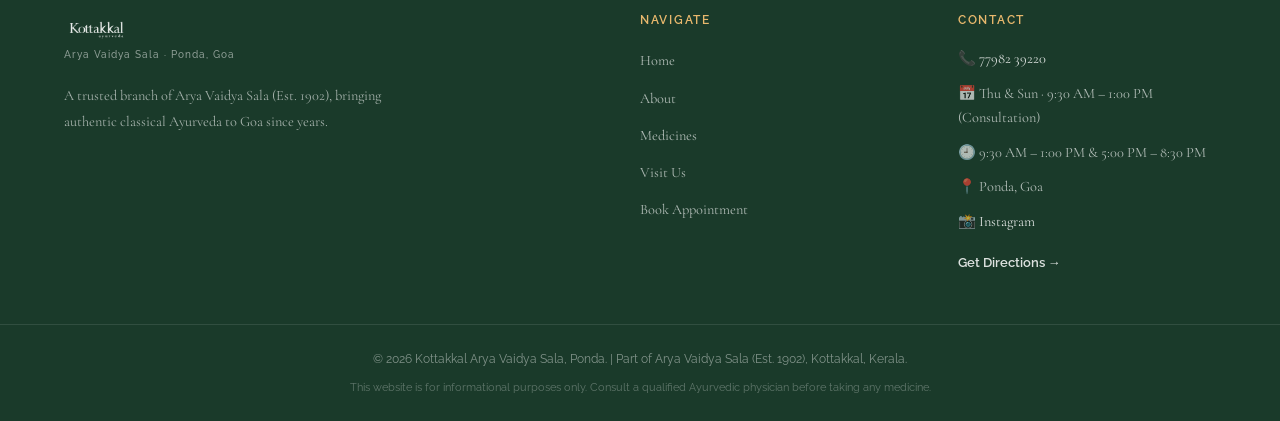
==== commit d2ce2b21: "Add WhatsApp appointment booking, floating CTA, logo updates, and SEO improvements - Book Appointmen" ====
--- a/index.html
+++ b/index.html
@@ -20,59 +20,139 @@
   <meta name="language" content="English">
   <meta name="robots" content="index, follow">
   <link rel="canonical" href="https://kottakkalayurvedaponda.in/">
-  <link rel="icon" href="data:image/svg+xml,<svg xmlns='http://www.w3.org/2000/svg' viewBox='0 0 100 100'><text y='.9em' font-size='90'>🌿</text></svg>">
+  <link rel="icon" type="image/jpeg" href="logo_kottakkal_original.jpeg">
+  <link rel="apple-touch-icon" sizes="180x180" href="logo_kottakkal_original.jpeg">
+  <!-- Open Graph -->
+  <meta property="og:type" content="website">
+  <meta property="og:url" content="https://kottakkalayurvedaponda.in/">
+  <meta property="og:title" content="Kottakkal Ayurveda Ponda Goa | Arya Vaidya Sala – Authentic Kerala Ayurveda">
+  <meta property="og:description" content="Kottakkal Arya Vaidya Sala in Ponda, Goa. Authentic Kerala Ayurvedic medicines & doctor consultation. Open Sundays & Thursdays 9:30AM–1PM. Call 77982 39220.">
+  <meta property="og:image" content="https://kottakkalayurvedaponda.in/logo_kottakkal_original.jpeg">
+  <meta property="og:locale" content="en_IN">
+  <meta property="og:site_name" content="Kottakkal Arya Vaidya Sala Ponda">
+  <!-- Twitter Card -->
+  <meta name="twitter:card" content="summary">
+  <meta name="twitter:title" content="Kottakkal Ayurveda Ponda Goa | Arya Vaidya Sala">
+  <meta name="twitter:description" content="Authentic Kottakkal Ayurvedic medicines & doctor consultation in Ponda, Goa. Open Thu & Sun.">
+  <meta name="twitter:image" content="https://kottakkalayurvedaponda.in/logo_kottakkal_original.jpeg">
   <link rel="stylesheet" href="style.css" />
   <link href="https://fonts.googleapis.com/css2?family=Playfair+Display:ital,wght@0,400;0,600;1,400&family=Cormorant+Garamond:ital,wght@0,300;0,400;1,300&family=Raleway:wght@300;400;500;600&display=swap" rel="stylesheet" />
   <!-- Security -->
   <meta http-equiv="X-Content-Type-Options" content="nosniff" />
   <meta name="referrer" content="strict-origin-when-cross-origin" />
-  <!-- Google Analytics 4 — Replace G-XXXXXXXXXX with your Measurement ID from analytics.google.com -->
-  <script async src="https://www.googletagmanager.com/gtag/js?id=G-XXXXXXXXXX"></script>
-  <script>
-    window.dataLayer = window.dataLayer || [];
-    function gtag(){dataLayer.push(arguments);}
-    gtag('js', new Date());
-    gtag('config', 'G-XXXXXXXXXX');
+  <!-- Local Business + Medical Clinic Schema -->
+  <script type="application/ld+json">
+  {
+    "@context": "https://schema.org",
+    "@type": ["LocalBusiness", "MedicalClinic"],
+    "name": "Kottakkal Arya Vaidya Sala Ponda",
+    "alternateName": ["Kottakkal Ayurveda Ponda", "Arya Vaidya Sala Ponda Goa"],
+    "description": "Authentic branch of Kottakkal Arya Vaidya Sala offering classical Ayurvedic medicines and doctor consultation by Dr. Dileep Senan in Ponda, Goa.",
+    "url": "https://kottakkalayurvedaponda.in",
+    "telephone": "+917798239220",
+    "image": "https://kottakkalayurvedaponda.in/logo_kottakkal_original.jpeg",
+    "priceRange": "₹",
+    "address": {
+      "@type": "PostalAddress",
+      "addressLocality": "Ponda",
+      "addressRegion": "Goa",
+      "addressCountry": "IN",
+      "addressCountryCode": "IN"
+    },
+    "geo": {
+      "@type": "GeoCoordinates",
+      "latitude": 15.4028,
+      "longitude": 74.007
+    },
+    "openingHoursSpecification": [
+      {
+        "@type": "OpeningHoursSpecification",
+        "dayOfWeek": ["Monday","Tuesday","Wednesday","Thursday","Friday","Saturday","Sunday"],
+        "opens": "09:30",
+        "closes": "13:00"
+      },
+      {
+        "@type": "OpeningHoursSpecification",
+        "dayOfWeek": ["Monday","Tuesday","Wednesday","Thursday","Friday","Saturday","Sunday"],
+        "opens": "17:00",
+        "closes": "20:30"
+      }
+    ],
+    "medicalSpecialty": "Ayurveda",
+    "hasMap": "https://share.google/JY4c1qZV1Y5HdzWoJ",
+    "currenciesAccepted": "INR",
+    "paymentAccepted": "Cash, UPI",
+    "sameAs": [
+      "https://www.aryavaidyasala.com/",
+      "https://www.instagram.com/kottakkalayurvedaponda"
+    ]
+  }
+  </script>
+  <!-- FAQ Schema -->
+  <script type="application/ld+json">
+  {
+    "@context": "https://schema.org",
+    "@type": "FAQPage",
+    "mainEntity": [
+      {
+        "@type": "Question",
+        "name": "What are the consultation days at Kottakkal Ayurveda Ponda?",
+        "acceptedAnswer": {
+          "@type": "Answer",
+          "text": "Doctor consultations with Dr. Dileep Senan are available on Thursdays and Sundays from 9:30 AM to 1:00 PM. The clinic is open daily from 9:30 AM – 1:00 PM and 5:00 PM – 8:30 PM for medicines."
+        }
+      },
+      {
+        "@type": "Question",
+        "name": "Where is Kottakkal Arya Vaidya Sala in Goa?",
+        "acceptedAnswer": {
+          "@type": "Answer",
+          "text": "Kottakkal Arya Vaidya Sala is located in Ponda, Goa. Call 77982 39220 for exact directions."
+        }
+      },
+      {
+        "@type": "Question",
+        "name": "Does Kottakkal Ponda offer online consultations?",
+        "acceptedAnswer": {
+          "@type": "Answer",
+          "text": "Yes, Dr. Dileep Senan offers online Ayurvedic consultations from 2:00 PM to 3:00 PM daily for patients across India."
+        }
+      },
+      {
+        "@type": "Question",
+        "name": "Can I get Kottakkal medicines delivered across India?",
+        "acceptedAnswer": {
+          "@type": "Answer",
+          "text": "Yes, Kottakkal Arya Vaidya Sala Ponda dispatches authentic Kottakkal Ayurvedic medicines pan-India. Contact us at 77982 39220."
+        }
+      },
+      {
+        "@type": "Question",
+        "name": "How do I book an appointment at Kottakkal Ayurveda Ponda?",
+        "acceptedAnswer": {
+          "@type": "Answer",
+          "text": "You can book an appointment by calling 77982 39220 or using the WhatsApp booking form on our website. Consultations are on Thursdays and Sundays."
+        }
+      }
+    ]
+  }
   </script>
 </head>
-<script type="application/ld+json">
-{
-  "@context": "https://schema.org",
-  "@type": "MedicalClinic",
-  "name": "Kottakkal Arya Vaidya Sala Ponda",
-  "description": "Authentic Kottakkal Ayurvedic medicines and doctor consultation in Ponda, Goa.",
-  "url": "https://kottakkalayurvedaponda.in",
-  "telephone": "+917798239220",
-  "address": {
-    "@type": "PostalAddress",
-    "addressLocality": "Ponda",
-    "addressRegion": "Goa",
-    "addressCountry": "IN"
-  },
-  "openingHours": ["Su 09:30-13:00", "Th 09:30-13:00"],
-  "medicalSpecialty": "Ayurveda",
-  "sameAs": [
-    "https://www.aryavaidyasala.com/"
-  ]
-}
-</script>
 <body>
 
 <!-- NAV -->
 <nav class="navbar" id="navbar">
   <div class="nav-inner">
     <a href="index.html" class="logo">
-      <div class="logo-leaf">🌿</div>
-      <div>
-        <span class="logo-title">Kottakkal</span>
-        <span class="logo-sub">Arya Vaidya Sala · Ponda, Goa</span>
-      </div>
+      <img src="kottakal_header_logo.png" alt="Kottakkal Ayurveda" class="logo-img">
+      <span class="logo-sub">Arya Vaidya Sala · Ponda, Goa</span>
     </a>
     <ul class="nav-links">
       <li><a href="index.html" class="active">Home</a></li>
       <li><a href="about.html">About</a></li>
       <li><a href="medicines.html">Medicines</a></li>
       <li><a href="index.html#visit">Visit Us</a></li>
+      <li><a href="index.html#appointment" class="nav-appt-btn">Book Appointment</a></li>
     </ul>
     <button class="hamburger" id="hamburger" aria-label="Toggle menu">
       <span></span><span></span><span></span>
@@ -101,7 +181,7 @@
     </p>
     <div class="hero-cta reveal">
       <a href="medicines.html" class="btn btn-primary">Explore Medicines</a>
-      <a href="#visit" class="btn btn-outline">Visit Us</a>
+      <a href="#appointment" class="btn btn-outline">Book Appointment</a>
     </div>
   </div>
   <div class="hero-scroll-hint">
@@ -372,6 +452,65 @@
   </div>
 </section>
 
+<!-- BOOK APPOINTMENT -->
+<section class="appointment" id="appointment">
+  <div class="container">
+    <div class="appt-inner">
+      <div class="appt-text reveal-section">
+        <span class="section-label">Book Your Visit</span>
+        <h2>Schedule an appointment<br><em>With our Doctor</em></h2>
+        <p>
+          Dr. Dileep Senan is available on <strong>Thursdays &amp; Sundays</strong>, 9:30 AM – 1:00 PM. Fill in your details below and your booking request will be sent directly to us via WhatsApp.
+        </p>
+        <div class="appt-info">
+          <div class="appt-info-item">
+            <span>📅</span>
+            <p>Consultations: Thursdays &amp; Sundays only</p>
+          </div>
+          <div class="appt-info-item">
+            <span>🕘</span>
+            <p>Timing: 9:30 AM – 1:00 PM</p>
+          </div>
+          <div class="appt-info-item">
+            <span>📍</span>
+            <p>Location: Ponda, Goa</p>
+          </div>
+          <div class="appt-info-item">
+            <span>📞</span>
+            <p>Helpline: <a href="tel:+917798239220">77982 39220</a></p>
+          </div>
+        </div>
+      </div>
+      <div class="appt-form-wrap reveal-section">
+        <form class="appt-form" id="appointmentForm" novalidate>
+          <div class="form-group">
+            <label for="apptName">Patient Name</label>
+            <input type="text" id="apptName" name="name" placeholder="Enter your full name" autocomplete="name" required>
+          </div>
+          <div class="form-group">
+            <label for="apptMobile">Mobile Number</label>
+            <input type="tel" id="apptMobile" name="mobile" placeholder="e.g. 98765 43210" autocomplete="tel" required maxlength="15">
+          </div>
+          <div class="form-group">
+            <label for="apptReason">Reason for Consultation</label>
+            <input type="text" id="apptReason" name="reason" placeholder="e.g. Back pain, joint pain, skin issue, digestion…" required>
+          </div>
+          <div class="form-group">
+            <label for="apptDate">Preferred Date <span class="label-note">(Thursdays &amp; Sundays only)</span></label>
+            <input type="date" id="apptDate" name="date" required>
+            <p class="form-hint" id="dateHint"></p>
+          </div>
+          <button type="submit" class="btn btn-whatsapp" id="apptSubmit">
+            <svg width="20" height="20" viewBox="0 0 24 24" fill="currentColor" aria-hidden="true"><path d="M17.472 14.382c-.297-.149-1.758-.867-2.03-.967-.273-.099-.471-.148-.67.15-.197.297-.767.966-.94 1.164-.173.199-.347.223-.644.075-.297-.15-1.255-.463-2.39-1.475-.883-.788-1.48-1.761-1.653-2.059-.173-.297-.018-.458.13-.606.134-.133.298-.347.446-.52.149-.174.198-.298.298-.497.099-.198.05-.371-.025-.52-.075-.149-.669-1.612-.916-2.207-.242-.579-.487-.5-.669-.51-.173-.008-.371-.01-.57-.01-.198 0-.52.074-.792.372-.272.297-1.04 1.016-1.04 2.479 0 1.462 1.065 2.875 1.213 3.074.149.198 2.096 3.2 5.077 4.487.709.306 1.262.489 1.694.625.712.227 1.36.195 1.871.118.571-.085 1.758-.719 2.006-1.413.248-.694.248-1.289.173-1.413-.074-.124-.272-.198-.57-.347m-5.421 7.403h-.004a9.87 9.87 0 01-5.031-1.378l-.361-.214-3.741.982.998-3.648-.235-.374a9.86 9.86 0 01-1.51-5.26c.001-5.45 4.436-9.884 9.888-9.884 2.64 0 5.122 1.03 6.988 2.898a9.825 9.825 0 012.893 6.994c-.003 5.45-4.437 9.884-9.885 9.884m8.413-18.297A11.815 11.815 0 0012.05 0C5.495 0 .16 5.335.157 11.892c0 2.096.547 4.142 1.588 5.945L.057 24l6.305-1.654a11.882 11.882 0 005.683 1.448h.005c6.554 0 11.89-5.335 11.893-11.893a11.821 11.821 0 00-3.48-8.413z"/></svg>
+            Book via WhatsApp
+          </button>
+          <p class="form-privacy">Your details are sent directly to the clinic via WhatsApp. No data is stored on this website.</p>
+        </form>
+      </div>
+    </div>
+  </div>
+</section>
+
 <!-- GOA + KERALA FLAVOUR -->
 <section class="heritage">
   <div class="container">
@@ -403,11 +542,8 @@
       <div class="footer-grid">
         <div class="f-brand">
           <div class="logo">
-            <div class="logo-leaf">🌿</div>
-            <div>
-              <span class="logo-title">Kottakkal</span>
-              <span class="logo-sub">Arya Vaidya Sala · Ponda, Goa</span>
-            </div>
+            <img src="kottakal_header_logo.png" alt="Kottakkal Ayurveda" class="logo-img logo-img-footer">
+            <span class="logo-sub">Arya Vaidya Sala · Ponda, Goa</span>
           </div>
           <p>A trusted branch of Arya Vaidya Sala (Est. 1902), bringing authentic classical Ayurveda to Goa since years.</p>
         </div>
@@ -418,6 +554,7 @@
             <li><a href="about.html">About</a></li>
             <li><a href="medicines.html">Medicines</a></li>
             <li><a href="index.html#visit">Visit Us</a></li>
+            <li><a href="index.html#appointment">Book Appointment</a></li>
           </ul>
         </div>
         <div class="f-contact">
--- a/style.css
+++ b/style.css
@@ -197,43 +197,39 @@
 
 .logo {
   display: flex;
-  align-items: center;
-  gap: 12px;
+  flex-direction: column;
+  align-items: flex-start;
+  gap: 3px;
   cursor: pointer;
 }
 
-.logo-leaf {
-  font-size: 1.8rem;
-  animation: leafSway 4s ease-in-out infinite;
-}
-
-@keyframes leafSway {
-  0%, 100% { transform: rotate(-5deg); }
-  50% { transform: rotate(5deg); }
-}
-
-.logo-title {
+.logo-img {
+  height: 34px;
+  width: auto;
   display: block;
-  font-family: var(--font-display);
-  font-size: 1.2rem;
-  font-weight: 600;
-  color: var(--white);
-  line-height: 1;
-  transition: color 0.3s;
+  background: var(--white);
+  padding: 4px 10px;
+  border-radius: var(--radius-sm);
+}
+
+.logo-img-footer {
+  filter: brightness(0) invert(1);
+  background: transparent;
+  padding: 0;
+  height: 30px;
+  opacity: 0.9;
 }
 
 .logo-sub {
   display: block;
   font-family: var(--font-ui);
-  font-size: 0.65rem;
-  font-weight: 400;
+  font-size: 0.62rem;
+  font-weight: 500;
   letter-spacing: 0.1em;
-  color: rgba(255,255,255,0.7);
-  margin-top: 2px;
+  color: rgba(255,255,255,0.75);
   transition: color 0.3s;
 }
 
-.navbar.scrolled .logo-title { color: var(--green-deep); }
 .navbar.scrolled .logo-sub { color: var(--text-soft); }
 
 .nav-links {
@@ -874,7 +870,6 @@
 }
 
 .f-brand .logo { margin-bottom: 20px; }
-.f-brand .logo-title { color: var(--white); }
 .f-brand .logo-sub { color: rgba(255,255,255,0.5); }
 .f-brand p {
   font-size: 0.9rem;
@@ -1212,6 +1207,219 @@
   color: var(--text-soft);
   line-height: 1.7;
   margin-bottom: 0;
+}
+
+/* ─── APPOINTMENT BOOKING ─── */
+.appointment {
+  padding: 100px 0;
+  background: var(--white);
+  position: relative;
+  overflow: hidden;
+}
+
+.appointment::before {
+  content: '';
+  position: absolute;
+  top: 0; left: 0; right: 0;
+  height: 3px;
+  background: linear-gradient(90deg, var(--green-mid), var(--gold), var(--green-mid));
+}
+
+.appt-inner {
+  display: grid;
+  grid-template-columns: 1fr 1fr;
+  gap: 80px;
+  align-items: start;
+}
+
+.appt-text h2 { color: var(--green-deep); margin-bottom: 20px; }
+.appt-text > p {
+  font-size: 1.05rem;
+  color: var(--text-mid);
+  line-height: 1.9;
+  margin-bottom: 32px;
+}
+
+.appt-info {
+  display: flex;
+  flex-direction: column;
+  gap: 12px;
+}
+
+.appt-info-item {
+  display: flex;
+  align-items: center;
+  gap: 14px;
+  background: var(--cream);
+  border-radius: var(--radius-md);
+  padding: 14px 20px;
+  border-left: 3px solid var(--green-mid);
+}
+
+.appt-info-item span { font-size: 1.2rem; flex-shrink: 0; }
+.appt-info-item p {
+  font-family: var(--font-ui);
+  font-size: 0.88rem;
+  color: var(--text-dark);
+  margin: 0;
+  font-weight: 500;
+}
+.appt-info-item a { color: var(--green-forest); }
+
+.appt-form-wrap {
+  background: var(--cream);
+  border-radius: var(--radius-xl);
+  padding: 48px 40px;
+  border: 1px solid var(--green-pale);
+  box-shadow: var(--shadow-soft);
+}
+
+.appt-form {
+  display: flex;
+  flex-direction: column;
+  gap: 22px;
+}
+
+.form-group {
+  display: flex;
+  flex-direction: column;
+  gap: 8px;
+}
+
+.form-group label {
+  font-family: var(--font-ui);
+  font-size: 0.75rem;
+  font-weight: 600;
+  letter-spacing: 0.1em;
+  text-transform: uppercase;
+  color: var(--text-soft);
+}
+
+.label-note {
+  font-weight: 400;
+  text-transform: none;
+  letter-spacing: 0;
+  font-size: 0.72rem;
+  color: var(--green-mid);
+}
+
+.form-group input {
+  font-family: var(--font-body);
+  font-size: 1rem;
+  color: var(--text-dark);
+  background: var(--white);
+  border: 1.5px solid var(--green-pale);
+  border-radius: var(--radius-md);
+  padding: 13px 18px;
+  outline: none;
+  transition: var(--transition);
+  width: 100%;
+}
+
+.form-group input:focus {
+  border-color: var(--green-mid);
+  box-shadow: 0 0 0 3px rgba(74,140,92,0.10);
+}
+
+.form-group input.error {
+  border-color: var(--kerala-red);
+  box-shadow: 0 0 0 3px rgba(181,52,30,0.08);
+}
+
+.form-group input.valid {
+  border-color: var(--green-mid);
+}
+
+.form-hint {
+  font-family: var(--font-ui);
+  font-size: 0.76rem;
+  color: var(--kerala-red);
+  margin: 0;
+  min-height: 1.1em;
+  line-height: 1.5;
+}
+
+.form-hint.success { color: var(--green-forest); }
+
+.btn-whatsapp {
+  background: #25D366;
+  color: var(--white);
+  border-color: #25D366;
+  font-size: 0.9rem;
+  padding: 16px 32px;
+  justify-content: center;
+  width: 100%;
+  margin-top: 4px;
+  gap: 10px;
+}
+
+.btn-whatsapp:hover {
+  background: #1fba58;
+  border-color: #1fba58;
+  transform: translateY(-2px);
+  box-shadow: 0 8px 24px rgba(37,211,102,0.30);
+}
+
+.form-privacy {
+  font-family: var(--font-ui);
+  font-size: 0.70rem;
+  color: var(--text-soft);
+  text-align: center;
+  margin: 0;
+  line-height: 1.6;
+}
+
+/* ─── FLOATING WHATSAPP BUTTON ─── */
+.float-wa-btn {
+  position: fixed;
+  bottom: 28px;
+  right: 28px;
+  z-index: 9999;
+  display: flex;
+  align-items: center;
+  gap: 10px;
+  background: #25D366;
+  color: #fff;
+  border-radius: 50px;
+  padding: 14px 22px 14px 18px;
+  box-shadow: 0 6px 24px rgba(37,211,102,0.45);
+  font-family: var(--font-ui);
+  font-size: 0.82rem;
+  font-weight: 600;
+  letter-spacing: 0.03em;
+  text-decoration: none;
+  transition: background 0.3s ease, transform 0.3s ease, box-shadow 0.3s ease;
+  white-space: nowrap;
+}
+
+.float-wa-btn:hover {
+  background: #1fba58;
+  transform: translateY(-3px);
+  box-shadow: 0 10px 32px rgba(37,211,102,0.55);
+}
+
+.float-wa-btn svg { flex-shrink: 0; }
+
+@media (max-width: 480px) {
+  .float-wa-btn { padding: 13px; border-radius: 50%; }
+  .float-wa-label { display: none; }
+}
+
+/* ─── NAV APPOINTMENT BUTTON ─── */
+.nav-appt-btn {
+  background: var(--green-forest);
+  color: var(--white) !important;
+  padding: 8px 18px;
+  border-radius: 50px;
+  font-family: var(--font-ui);
+  font-size: 0.8rem !important;
+  font-weight: 600;
+  transition: var(--transition);
+}
+
+.nav-appt-btn:hover {
+  background: var(--green-deep) !important;
+  color: var(--white) !important;
 }
 
 /* ─── RESPONSIVE ─── */
@@ -1262,6 +1470,9 @@
 
   .strip-content { flex-direction: column; gap: 8px; text-align: center; }
   .sep { display: none; }
+
+  .appt-inner { grid-template-columns: 1fr; gap: 40px; }
+  .appt-form-wrap { padding: 32px 24px; border-radius: var(--radius-lg); }
 }
 
 @media (max-width: 480px) {
